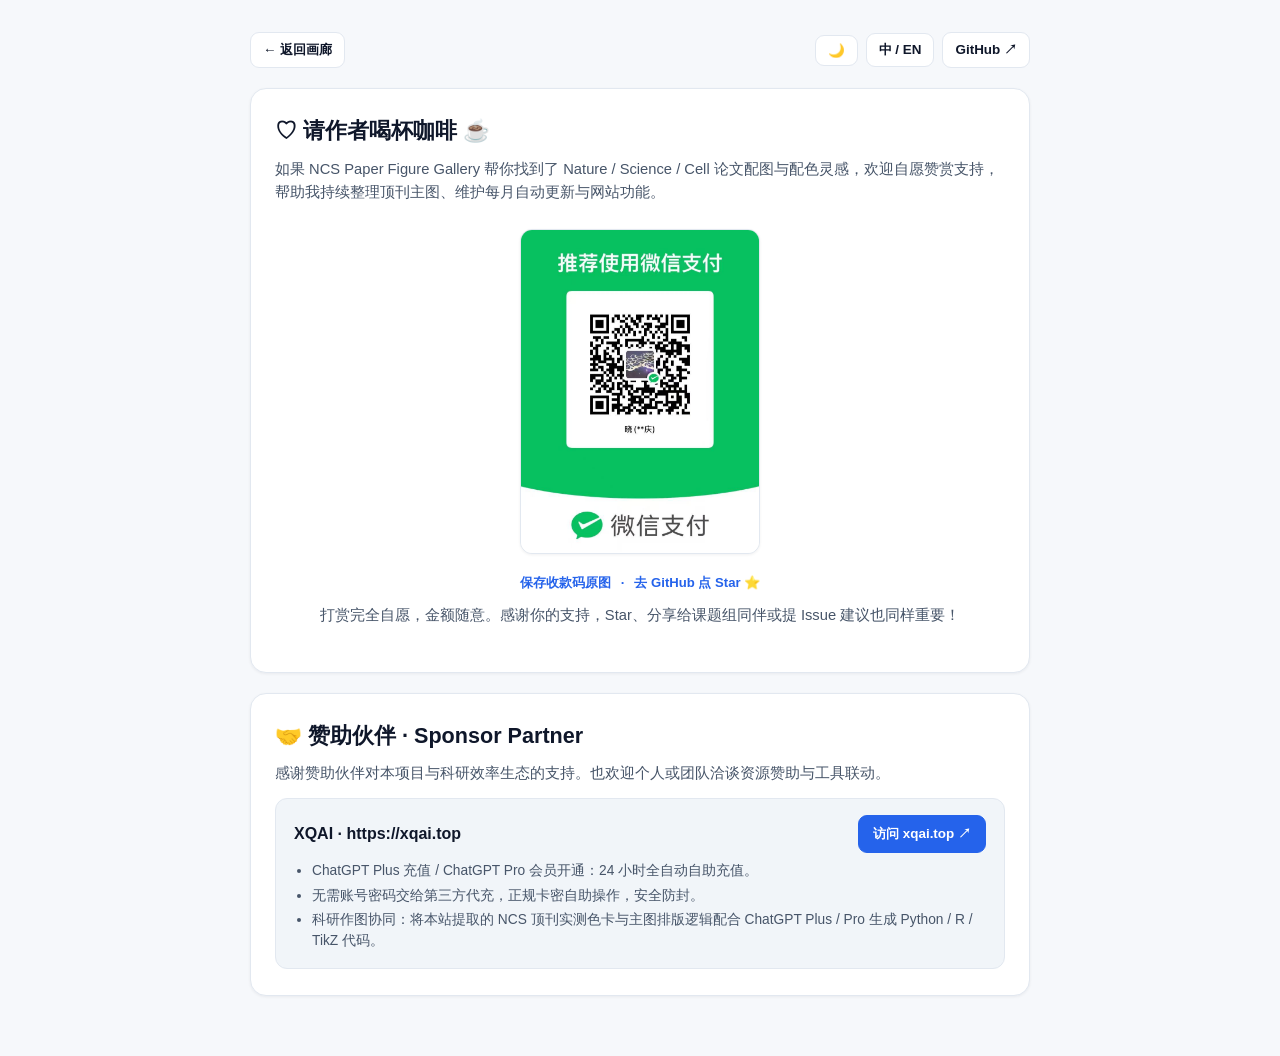
==== support.html @ 7add476b "docs & ui: align intro with topconf style, add bilingual README/site, WeChat support entry, and xqai" ====
<!DOCTYPE html>
<html lang="zh-CN" data-theme="light">
<head>
<meta charset="UTF-8">
<meta name="viewport" content="width=device-width, initial-scale=1.0">
<title>支持作者 &amp; 赞助伙伴 · Support — NCS Paper Figure Gallery</title>
<meta name="description" content="支持 NCS Paper Figure Gallery 持续维护更新，或查看赞助伙伴 XQAI (xqai.top)。">
<link rel="icon" href="data:image/svg+xml,%3Csvg xmlns='http://www.w3.org/2000/svg' viewBox='0 0 100 100'%3E%3Crect width='100' height='100' rx='22' fill='%230f172a'/%3E%3Ccircle cx='34' cy='36' r='13' fill='%23c8102e'/%3E%3Ccircle cx='66' cy='36' r='13' fill='%232563eb'/%3E%3Ccircle cx='50' cy='66' r='13' fill='%23059669'/%3E%3C/svg%3E">
<link rel="stylesheet" href="assets/style.css?v=20261126">
<style>
  .sp-wrap {
    max-width: 820px;
    margin: 32px auto 60px;
    padding: 0 20px;
    display: flex;
    flex-direction: column;
    gap: 20px;
  }
  .sp-topbar {
    display: flex;
    align-items: center;
    justify-content: space-between;
    gap: 12px;
    flex-wrap: wrap;
  }
  .sp-card {
    background: var(--surface);
    border: 1px solid var(--border);
    border-radius: 16px;
    padding: 26px 24px;
    box-shadow: var(--shadow-sm);
  }
  .sp-card h1, .sp-card h2 {
    margin: 0 0 10px;
    font-size: 1.35rem;
  }
  .sp-card p {
    margin: 0 0 12px;
    color: var(--muted);
    font-size: 0.92rem;
    line-height: 1.6;
  }
  .sp-qr-area {
    display: flex;
    flex-direction: column;
    align-items: center;
    gap: 12px;
    padding: 12px 0 6px;
    text-align: center;
  }
  .sp-qr-area img {
    width: 240px;
    max-width: 100%;
    height: auto;
    border-radius: 12px;
    border: 1px solid var(--border);
    box-shadow: var(--shadow-sm);
    background: #fff;
  }
  .sp-partner-grid {
    display: grid;
    grid-template-columns: 1fr;
    gap: 14px;
    margin-top: 10px;
  }
  .sp-partner-card {
    display: flex;
    flex-direction: column;
    gap: 8px;
    padding: 16px 18px;
    border-radius: 12px;
    background: var(--surface-2);
    border: 1px solid var(--border);
  }
  .sp-partner-card ul {
    margin: 0;
    padding-left: 18px;
    color: var(--muted);
    font-size: 0.86rem;
    display: flex;
    flex-direction: column;
    gap: 4px;
  }
</style>
</head>
<body>
  <main class="sp-wrap">
    <div class="sp-topbar">
      <a class="action-btn" href="./index.html" data-i18n="back">← 返回画廊</a>
      <div class="hero-actions">
        <button id="theme-toggle" class="action-btn" type="button" title="Toggle Theme">🌙</button>
        <button id="lang-toggle" class="action-btn" type="button" title="Switch language">中 / EN</button>
        <a class="action-btn" href="https://github.com/daydayup-xq/ncs-paper-figure-gallery" target="_blank" rel="noopener noreferrer">GitHub ↗</a>
      </div>
    </div>

    <section class="sp-card">
      <h1 data-i18n="heading">♡ 请作者喝杯咖啡 ☕</h1>
      <p data-i18n="desc">如果 NCS Paper Figure Gallery 帮你找到了 Nature / Science / Cell 论文配图与配色灵感，欢迎自愿赞赏支持，帮助我持续整理顶刊主图、维护每月初的自动采集与静态站点功能。</p>
      <div class="sp-qr-area">
        <a href="assets/wechat-pay.jpg" target="_blank" rel="noopener noreferrer">
          <img src="assets/wechat-pay.jpg" alt="WeChat Pay QR Code / 微信收款码">
        </a>
        <div class="sm-links">
          <a href="assets/wechat-pay.jpg" download="NCS-Gallery-WeChat-Pay.jpg" data-i18n="saveQr">保存收款码原图</a>
          <span>·</span>
          <a href="https://github.com/daydayup-xq/ncs-paper-figure-gallery" target="_blank" rel="noopener noreferrer" data-i18n="starRepo">去 GitHub 点 Star ⭐</a>
        </div>
        <p class="sm-thanks" data-i18n="thanks">打赏完全自愿，金额随意。感谢你的支持，Star、分享给课题组同伴或提 Issue 建议也同样重要！</p>
      </div>
    </section>

    <section class="sp-card">
      <h2 data-i18n="partnerTitle">🤝 赞助伙伴 · Sponsor Partner</h2>
      <p data-i18n="partnerIntro">感谢赞助伙伴对本项目与科研效率生态的支持。欢迎提供模型 API、云计算资源或科研工具赞助合作。</p>
      <div class="sp-partner-grid">
        <div class="sp-partner-card">
          <div style="display:flex;justify-content:space-between;align-items:center;gap:10px;flex-wrap:wrap;">
            <strong>XQAI · https://xqai.top</strong>
            <a class="primary-btn" href="https://xqai.top" target="_blank" rel="noopener noreferrer" data-i18n="visitXqai">访问 XQAI 自助充值 ↗</a>
          </div>
          <ul>
            <li data-i18n="xqaiLi1">ChatGPT Plus 充值 / ChatGPT Pro 会员开通：24 小时全自动卡密自助充值。</li>
            <li data-i18n="xqaiLi2">账号安全无需代充：无需将个人账号密码交给第三方，防封号、省心可靠。</li>
            <li data-i18n="xqaiLi3">科研绘图效率拍档：可将本站提取的 NCS 顶刊色卡与排版参考配合 ChatGPT Plus / Pro 生成 matplotlib / ggplot2 / TikZ 绘图脚本与图注润色。</li>
          </ul>
        </div>
      </div>
    </section>
  </main>

  <script>
    (function () {
      const DICT = {
        zh: {
          back: "← 返回画廊",
          heading: "♡ 请作者喝杯咖啡 ☕",
          desc: "如果 NCS Paper Figure Gallery 帮你找到了 Nature / Science / Cell 论文配图与配色灵感，欢迎自愿赞赏支持，帮助我持续整理顶刊主图、维护每月自动更新与网站功能。",
          saveQr: "保存收款码原图",
          starRepo: "去 GitHub 点 Star ⭐",
          thanks: "打赏完全自愿，金额随意。感谢你的支持，Star、分享给课题组同伴或提 Issue 建议也同样重要！",
          partnerTitle: "🤝 赞助伙伴 · Sponsor Partner",
          partnerIntro: "感谢赞助伙伴对本项目与科研效率生态的支持。也欢迎个人或团队洽谈资源赞助与工具联动。",
          visitXqai: "访问 xqai.top ↗",
          xqaiLi1: "ChatGPT Plus 充值 / ChatGPT Pro 会员开通：24 小时全自动自助充值。",
          xqaiLi2: "无需账号密码交给第三方代充，正规卡密自助操作，安全防封。",
          xqaiLi3: "科研作图协同：将本站提取的 NCS 顶刊实测色卡与主图排版逻辑配合 ChatGPT Plus / Pro 生成 Python / R / TikZ 代码。"
        },
        en: {
          back: "← Back to Gallery",
          heading: "♡ Buy the Author a Coffee ☕",
          desc: "If NCS Paper Figure Gallery helped you find Nature / Science / Cell figure layouts and color palettes, feel free to support ongoing curation, automated monthly updates, and tool maintenance.",
          saveQr: "Save WeChat QR Code",
          starRepo: "Star on GitHub ⭐",
          thanks: "Tips are completely voluntary and any amount is appreciated. Starring on GitHub, sharing with labmates, or opening issues helps just as much!",
          partnerTitle: "🤝 Sponsor Partner",
          partnerIntro: "Thanks to our sponsor partner supporting open scientific visualization workflows. Sponsorship and compute/API partnerships are always welcome.",
          visitXqai: "Visit xqai.top ↗",
          xqaiLi1: "ChatGPT Plus & ChatGPT Pro self-service recharge center: 24/7 automated activation.",
          xqaiLi2: "No password sharing required — safe self-service activation without third-party login risks.",
          xqaiLi3: "Plotting workflow companion: pair extracted NCS figure palettes with ChatGPT Plus / Pro to draft matplotlib, ggplot2, or TikZ scripts."
        }
      };

      let lang = localStorage.getItem("ncs_lang") || "zh";
      let theme = localStorage.getItem("ncs_theme") || "light";

      function apply() {
        document.documentElement.setAttribute("data-theme", theme);
        document.documentElement.lang = lang === "zh" ? "zh-CN" : "en";
        document.getElementById("theme-toggle").textContent = theme === "dark" ? "☀️" : "🌙";
        const d = DICT[lang] || DICT.zh;
        document.querySelectorAll("[data-i18n]").forEach((el) => {
          const k = el.getAttribute("data-i18n");
          if (d[k]) el.textContent = d[k];
        });
      }

      document.getElementById("lang-toggle").addEventListener("click", () => {
        lang = lang === "zh" ? "en" : "zh";
        localStorage.setItem("ncs_lang", lang);
        apply();
      });
      document.getElementById("theme-toggle").addEventListener("click", () => {
        theme = theme === "dark" ? "light" : "dark";
        localStorage.setItem("ncs_theme", theme);
        apply();
      });

      apply();
    })();
  </script>
</body>
</html>
---- assets/style.css ----
:root {
  --bg: #f6f8fb;
  --surface: #ffffff;
  --surface-2: #f1f5f9;
  --border: #e2e8f0;
  --text: #0f172a;
  --muted: #475569;
  --soft: #64748b;
  --accent: #2563eb;
  --accent-soft: rgba(37, 99, 235, 0.1);
  --nature: #c8102e;
  --nature-bg: rgba(200, 16, 46, 0.1);
  --science: #1d4ed8;
  --science-bg: rgba(29, 78, 216, 0.1);
  --cell: #047857;
  --cell-bg: rgba(4, 120, 87, 0.1);
  --gold: #b45309;
  --gold-bg: rgba(245, 158, 11, 0.16);
  --shadow-sm: 0 1px 3px rgba(15, 23, 42, 0.06);
  --shadow-md: 0 10px 28px rgba(15, 23, 42, 0.1);
  --radius: 14px;
  --font-sans: -apple-system, BlinkMacSystemFont, "Segoe UI", "PingFang SC", "Hiragino Sans GB", "Microsoft YaHei", sans-serif;
  --font-mono: ui-monospace, SFMono-Regular, Menlo, Monaco, Consolas, monospace;
}

[data-theme="dark"] {
  --bg: #0b1120;
  --surface: #111827;
  --surface-2: #1e293b;
  --border: #263348;
  --text: #f1f5f9;
  --muted: #cbd5e1;
  --soft: #94a3b8;
  --accent: #60a5fa;
  --accent-soft: rgba(96, 165, 250, 0.14);
  --nature-bg: rgba(200, 16, 46, 0.22);
  --science-bg: rgba(59, 130, 246, 0.22);
  --cell-bg: rgba(16, 185, 129, 0.2);
  --gold: #fbbf24;
  --gold-bg: rgba(251, 191, 36, 0.16);
  --shadow-sm: 0 1px 3px rgba(0, 0, 0, 0.35);
  --shadow-md: 0 14px 34px rgba(0, 0, 0, 0.55);
}

* { box-sizing: border-box; }
[hidden] { display: none !important; }
html, body { margin: 0; padding: 0; }
body {
  font-family: var(--font-sans);
  background: var(--bg);
  color: var(--text);
  line-height: 1.5;
  -webkit-font-smoothing: antialiased;
}
a { color: inherit; text-decoration: none; }

/* Hero */
.hero {
  background: linear-gradient(135deg, var(--surface) 0%, var(--surface-2) 100%);
  border-bottom: 1px solid var(--border);
  padding: 20px 24px 18px;
}
.hero-inner {
  max-width: 1480px;
  margin: 0 auto;
}
.hero-top {
  display: flex;
  justify-content: space-between;
  align-items: flex-start;
  gap: 20px;
  flex-wrap: wrap;
}
.brand {
  display: flex;
  align-items: flex-start;
  gap: 14px;
}
.brand-mark {
  display: grid;
  grid-template-columns: repeat(2, 12px);
  gap: 5px;
  padding: 10px;
  background: var(--surface);
  border: 1px solid var(--border);
  border-radius: 12px;
  box-shadow: var(--shadow-sm);
  margin-top: 2px;
}
.brand-mark .dot { width: 12px; height: 12px; border-radius: 50%; display: block; }
.brand-mark .d-nature { background: var(--nature); }
.brand-mark .d-science { background: var(--science); }
.brand-mark .d-cell { background: var(--cell); grid-column: span 2; justify-self: center; }

.brand-text h1 {
  margin: 0;
  font-size: 1.55rem;
  font-weight: 800;
  letter-spacing: -0.02em;
}
.tagline {
  margin: 4px 0 6px;
  color: var(--muted);
  font-size: 0.94rem;
}
.repo-prompt {
  margin: 0;
  font-size: 0.82rem;
  color: var(--soft);
  display: flex;
  align-items: center;
  gap: 8px;
  flex-wrap: wrap;
}
.oa-badge {
  display: inline-flex;
  align-items: center;
  padding: 2px 8px;
  border-radius: 999px;
  background: var(--cell-bg);
  color: var(--cell);
  font-weight: 600;
  font-size: 0.76rem;
}
[data-theme="dark"] .oa-badge { color: #34d399; }

.hero-right {
  display: flex;
  flex-direction: column;
  align-items: flex-end;
  gap: 10px;
}
.hero-actions {
  display: flex;
  align-items: center;
  gap: 8px;
  flex-wrap: wrap;
}
.action-btn {
  display: inline-flex;
  align-items: center;
  gap: 6px;
  padding: 7px 12px;
  border-radius: 9px;
  border: 1px solid var(--border);
  background: var(--surface);
  color: var(--text);
  font-size: 0.84rem;
  font-weight: 600;
  cursor: pointer;
  transition: transform 0.12s, border-color 0.15s, background 0.15s;
}
.action-btn:hover { border-color: var(--accent); transform: translateY(-1px); }
.accent-btn {
  background: var(--accent-soft);
  border-color: rgba(37, 99, 235, 0.25);
  color: var(--accent);
}
.support-btn {
  background: rgba(225, 29, 72, 0.08);
  border-color: rgba(225, 29, 72, 0.28);
  color: #be123c;
}
.support-btn:hover {
  border-color: #e11d48;
  background: rgba(225, 29, 72, 0.14);
}
[data-theme="dark"] .support-btn {
  background: rgba(244, 63, 94, 0.14);
  border-color: rgba(244, 63, 94, 0.34);
  color: #fda4af;
}

.partner-cta {
  margin-top: 14px;
  display: flex;
  align-items: center;
  gap: 12px;
  padding: 10px 14px;
  border-radius: 12px;
  background: var(--surface);
  border: 1px solid var(--border);
  box-shadow: var(--shadow-sm);
  transition: border-color 0.15s, transform 0.12s;
  flex-wrap: wrap;
}
.partner-cta:hover {
  border-color: var(--accent);
  transform: translateY(-1px);
}
.pc-ic {
  font-size: 1.25rem;
  line-height: 1;
}
.pc-main {
  display: flex;
  flex-direction: column;
  gap: 2px;
  flex: 1 1 320px;
}
.pc-t {
  display: flex;
  align-items: center;
  gap: 8px;
  font-size: 0.86rem;
  flex-wrap: wrap;
}
.pc-t > span {
  display: inline-flex;
  padding: 1px 7px;
  border-radius: 999px;
  background: var(--cell-bg);
  color: var(--cell);
  font-size: 0.72rem;
  font-weight: 700;
}
[data-theme="dark"] .pc-t > span { color: #34d399; }
.pc-s {
  font-size: 0.8rem;
  color: var(--muted);
}
.pc-go {
  font-size: 0.82rem;
  font-weight: 700;
  color: var(--accent);
  white-space: nowrap;
}

.hero-stats {
  display: flex;
  gap: 8px;
  flex-wrap: wrap;
  justify-content: flex-end;
}
.stat-pill {
  display: inline-flex;
  align-items: center;
  gap: 4px;
  padding: 4px 10px;
  border-radius: 999px;
  background: var(--surface);
  border: 1px solid var(--border);
  font-size: 0.8rem;
  color: var(--muted);
}
.stat-pill .dot-sm { width: 8px; height: 8px; border-radius: 50%; display: inline-block; }
.stat-pill.nature .dot-sm { background: var(--nature); }
.stat-pill.science .dot-sm { background: var(--science); }
.stat-pill.cell .dot-sm { background: var(--cell); }
.stat-pill.flagship { background: var(--gold-bg); border-color: rgba(245, 158, 11, 0.35); color: var(--gold); }

/* Sticky Filter Bar */
.stickbar {
  position: sticky;
  top: 0;
  z-index: 40;
  background: color-mix(in srgb, var(--surface) 92%, transparent);
  backdrop-filter: blur(12px);
  border-bottom: 1px solid var(--border);
  padding: 12px 24px;
}
.stickbar-inner {
  max-width: 1480px;
  margin: 0 auto;
  display: flex;
  flex-direction: column;
  gap: 9px;
}
.stick-row {
  display: flex;
  align-items: center;
  gap: 10px;
  flex-wrap: wrap;
}
.search-box {
  position: relative;
  flex: 1 1 280px;
  display: flex;
  align-items: center;
  background: var(--surface-2);
  border: 1px solid var(--border);
  border-radius: 10px;
  padding: 0 12px;
}
.search-box:focus-within {
  border-color: var(--accent);
  background: var(--surface);
  box-shadow: 0 0 0 3px var(--accent-soft);
}
.search-box svg { color: var(--soft); flex-shrink: 0; }
.search-box input {
  width: 100%;
  border: 0;
  background: transparent;
  padding: 9px 10px;
  font-size: 0.9rem;
  color: var(--text);
  outline: none;
}
.clear-btn {
  border: 0;
  background: transparent;
  color: var(--soft);
  font-size: 1.2rem;
  cursor: pointer;
  padding: 0 4px;
}
.result-count {
  font-size: 0.84rem;
  font-weight: 600;
  color: var(--soft);
  white-space: nowrap;
}
.controls-right {
  display: flex;
  align-items: center;
  gap: 8px;
  flex-wrap: wrap;
}
.sort-wrap {
  display: flex;
  align-items: center;
  gap: 6px;
  font-size: 0.82rem;
  color: var(--soft);
}
.select-ctrl, .density-btn, .reset-chip {
  padding: 7px 10px;
  border-radius: 8px;
  border: 1px solid var(--border);
  background: var(--surface);
  color: var(--text);
  font-size: 0.83rem;
  cursor: pointer;
}
.reset-chip {
  background: var(--nature-bg);
  color: var(--nature);
  border-color: rgba(200, 16, 46, 0.25);
  font-weight: 600;
}
[data-theme="dark"] .reset-chip { color: #fb7185; }

.filter-row {
  display: flex;
  align-items: center;
  gap: 8px;
  flex-wrap: wrap;
}
.filter-label {
  font-size: 0.77rem;
  font-weight: 700;
  text-transform: uppercase;
  letter-spacing: 0.03em;
  color: var(--soft);
  min-width: 58px;
}
.filter-label.sep {
  margin-left: 10px;
  padding-left: 12px;
  border-left: 1px solid var(--border);
  min-width: auto;
}
.chips {
  display: flex;
  align-items: center;
  gap: 6px;
  flex-wrap: wrap;
}
.chip {
  display: inline-flex;
  align-items: center;
  gap: 5px;
  padding: 4px 11px;
  border-radius: 999px;
  border: 1px solid var(--border);
  background: var(--surface);
  color: var(--muted);
  font-size: 0.8rem;
  font-weight: 500;
  cursor: pointer;
  transition: all 0.14s ease;
}
.chip:hover { border-color: var(--accent); color: var(--text); }
.chip.active {
  background: var(--text);
  color: var(--surface);
  border-color: var(--text);
  font-weight: 600;
}
.chip.active[data-value="nature"] { background: var(--nature); border-color: var(--nature); color: #fff; }
.chip.active[data-value="science"] { background: var(--science); border-color: var(--science); color: #fff; }
.chip.active[data-value="cell"] { background: var(--cell); border-color: var(--cell); color: #fff; }
.chip.active[data-value="flagship"] { background: #d97706; border-color: #d97706; color: #fff; }
.chip .chip-cnt { font-size: 0.72rem; opacity: 0.72; }

/* Main Container & Gallery Layouts */
.container {
  max-width: 1480px;
  margin: 0 auto;
  padding: 20px 24px 48px;
}
.masonry {
  display: grid;
  grid-template-columns: repeat(4, minmax(0, 1fr));
  gap: 18px;
  align-items: start;
}
.masonry-col {
  display: flex;
  flex-direction: column;
  gap: 18px;
  min-width: 0;
}
@media (max-width: 1320px) { .masonry { grid-template-columns: repeat(3, minmax(0, 1fr)); } }
@media (max-width: 920px) { .masonry { grid-template-columns: repeat(2, minmax(0, 1fr)); } }
@media (max-width: 580px) { .masonry { grid-template-columns: 1fr; } }

.grid-view {
  display: grid;
  grid-template-columns: repeat(auto-fill, minmax(310px, 1fr));
  gap: 18px;
}

.fig-card {
  background: var(--surface);
  border: 1px solid var(--border);
  border-radius: var(--radius);
  overflow: hidden;
  box-shadow: var(--shadow-sm);
  transition: transform 0.16s ease, box-shadow 0.16s ease, border-color 0.16s ease;
  display: flex;
  flex-direction: column;
}
.fig-card:hover {
  transform: translateY(-3px);
  box-shadow: var(--shadow-md);
  border-color: color-mix(in srgb, var(--accent) 45%, var(--border));
}

.fig-thumb-wrap {
  position: relative;
  background: var(--surface-2);
  border-bottom: 1px solid var(--border);
  cursor: zoom-in;
  overflow: hidden;
  min-height: 120px;
}
.fig-thumb-wrap img {
  display: block;
  width: 100%;
  height: auto;
  object-fit: contain;
  max-height: 440px;
  background: #ffffff;
}
.fig-img-fallback {
  display: flex;
  align-items: center;
  justify-content: center;
  min-height: 160px;
  padding: 20px;
  text-align: center;
  color: var(--soft);
  font-size: 0.8rem;
  background: var(--surface-2);
}
.grid-view .fig-thumb-wrap img {
  height: 230px;
  object-fit: contain;
  padding: 6px;
}

.fig-top-badges {
  position: absolute;
  top: 8px;
  left: 8px;
  right: 8px;
  display: flex;
  justify-content: space-between;
  align-items: flex-start;
  pointer-events: none;
  gap: 6px;
}
.pill-badge {
  display: inline-flex;
  align-items: center;
  gap: 4px;
  padding: 3px 8px;
  border-radius: 999px;
  font-size: 0.72rem;
  font-weight: 700;
  backdrop-filter: blur(6px);
  box-shadow: 0 2px 6px rgba(0, 0, 0, 0.12);
}
.pill-nature { background: rgba(200, 16, 46, 0.92); color: #fff; }
.pill-science { background: rgba(29, 78, 216, 0.92); color: #fff; }
.pill-cell { background: rgba(4, 120, 87, 0.92); color: #fff; }
.pill-flagship { background: rgba(217, 119, 6, 0.94); color: #fff; }

.fig-body {
  padding: 12px 14px 10px;
  display: flex;
  flex-direction: column;
  gap: 7px;
  flex: 1;
}
.fig-meta-line {
  display: flex;
  align-items: center;
  justify-content: space-between;
  gap: 8px;
  font-size: 0.76rem;
  color: var(--soft);
}
.fig-journal {
  font-weight: 700;
  color: var(--text);
  overflow: hidden;
  text-overflow: ellipsis;
  white-space: nowrap;
}
.fig-title {
  margin: 0;
  font-size: 0.9rem;
  font-weight: 600;
  line-height: 1.38;
  display: -webkit-box;
  -webkit-line-clamp: 2;
  -webkit-box-orient: vertical;
  overflow: hidden;
  cursor: pointer;
}
.fig-title:hover { color: var(--accent); }

.fig-tags {
  display: flex;
  flex-wrap: wrap;
  gap: 5px;
}
.mini-tag {
  font-size: 0.72rem;
  padding: 2px 7px;
  border-radius: 6px;
  background: var(--surface-2);
  color: var(--muted);
}

.card-palette {
  display: flex;
  align-items: center;
  gap: 6px;
  padding: 8px 14px 11px;
  border-top: 1px dashed var(--border);
}
.palette-label {
  font-size: 0.7rem;
  color: var(--soft);
  margin-right: auto;
  font-family: var(--font-mono);
}
.swatch-dot {
  width: 19px;
  height: 19px;
  border-radius: 6px;
  border: 1px solid rgba(15, 23, 42, 0.14);
  cursor: pointer;
  transition: transform 0.12s;
  padding: 0;
}
.swatch-dot:hover { transform: scale(1.22); }

/* Sentinel & Empty */
.sentinel {
  display: flex;
  align-items: center;
  justify-content: center;
  gap: 10px;
  padding: 26px;
  color: var(--soft);
  font-size: 0.9rem;
  cursor: pointer;
}
.spinner {
  width: 18px;
  height: 18px;
  border: 2.5px solid var(--border);
  border-top-color: var(--accent);
  border-radius: 50%;
  animation: spin 0.75s linear infinite;
}
@keyframes spin { to { transform: rotate(360deg); } }
.end-hint {
  text-align: center;
  color: var(--soft);
  font-size: 0.85rem;
  padding: 18px 0 6px;
}
.empty-state {
  text-align: center;
  padding: 64px 20px;
  color: var(--muted);
}
.empty-emoji { font-size: 2.6rem; margin-bottom: 8px; }

/* Footer */
.site-footer {
  border-top: 1px solid var(--border);
  background: var(--surface);
  padding: 28px 24px 36px;
  color: var(--muted);
  font-size: 0.86rem;
}
.footer-inner {
  max-width: 1480px;
  margin: 0 auto;
  display: grid;
  grid-template-columns: repeat(auto-fit, minmax(300px, 1fr));
  gap: 28px;
}
.footer-inner h3 { margin: 0 0 8px; font-size: 0.98rem; color: var(--text); }
.legend-list { margin: 0; padding-left: 16px; display: flex; flex-direction: column; gap: 5px; }
.footer-meta-line { font-size: 0.8rem; color: var(--soft); margin-top: 10px; }

/* Buttons */
.primary-btn, .ghost-btn {
  display: inline-flex;
  align-items: center;
  justify-content: center;
  gap: 6px;
  padding: 8px 14px;
  border-radius: 9px;
  font-size: 0.84rem;
  font-weight: 600;
  cursor: pointer;
  border: 1px solid var(--border);
  transition: all 0.14s ease;
}
.primary-btn {
  background: var(--accent);
  color: #fff;
  border-color: var(--accent);
}
.primary-btn:hover { filter: brightness(1.07); }
.ghost-btn {
  background: var(--surface-2);
  color: var(--text);
}
.ghost-btn:hover { border-color: var(--accent); }
.mini-btn {
  padding: 3px 8px;
  font-size: 0.74rem;
  font-weight: 600;
  border-radius: 6px;
  border: 1px solid var(--border);
  background: var(--surface);
  color: var(--muted);
  cursor: pointer;
}
.mini-btn:hover { border-color: var(--accent); color: var(--accent); }

/* Lightbox & Palette Modal */
.lightbox, .modal {
  position: fixed;
  inset: 0;
  z-index: 100;
  display: flex;
  align-items: center;
  justify-content: center;
  padding: 20px;
}
.lightbox[hidden], .modal[hidden] { display: none; }
.lightbox-backdrop, .modal-backdrop {
  position: absolute;
  inset: 0;
  background: rgba(10, 15, 28, 0.76);
  backdrop-filter: blur(6px);
}
.lightbox-dialog {
  position: relative;
  z-index: 1;
  width: min(1240px, 95vw);
  max-height: 92vh;
  background: var(--surface);
  border: 1px solid var(--border);
  border-radius: 18px;
  box-shadow: 0 24px 64px rgba(0, 0, 0, 0.4);
  overflow: hidden;
  display: flex;
  flex-direction: column;
}
.lightbox-close {
  position: absolute;
  top: 12px;
  right: 12px;
  z-index: 5;
  width: 34px;
  height: 34px;
  border-radius: 50%;
  border: 1px solid var(--border);
  background: var(--surface);
  color: var(--text);
  font-size: 1.35rem;
  line-height: 1;
  cursor: pointer;
}
.lightbox-close.static-close { position: static; }
.lightbox-nav {
  position: absolute;
  top: 50%;
  transform: translateY(-50%);
  z-index: 5;
  width: 40px;
  height: 40px;
  border-radius: 50%;
  border: 1px solid var(--border);
  background: color-mix(in srgb, var(--surface) 92%, transparent);
  color: var(--text);
  cursor: pointer;
  display: flex;
  align-items: center;
  justify-content: center;
}
.lightbox-nav.prev { left: 12px; }
.lightbox-nav.next { right: 12px; }
.lightbox-nav svg { width: 20px; height: 20px; fill: none; stroke: currentColor; stroke-width: 2.2; }

.lightbox-content {
  display: grid;
  grid-template-columns: 1.35fr 1fr;
  min-height: 460px;
  max-height: 92vh;
  overflow: hidden;
}
@media (max-width: 920px) {
  .lightbox-content { grid-template-columns: 1fr; overflow-y: auto; }
}
.lightbox-img-wrap {
  position: relative;
  background: #ffffff;
  display: flex;
  align-items: center;
  justify-content: center;
  padding: 20px 56px;
  overflow: auto;
  border-right: 1px solid var(--border);
}
.lightbox-img-wrap img {
  max-width: 100%;
  max-height: 82vh;
  object-fit: contain;
  transition: transform 0.2s ease;
}
.lightbox-img-wrap.zoomed img {
  max-width: none;
  max-height: none;
  width: 150%;
  cursor: zoom-out;
}
.zoom-toggle {
  position: absolute;
  bottom: 12px;
  right: 14px;
  padding: 5px 10px;
  border-radius: 8px;
  border: 1px solid #cbd5e1;
  background: rgba(255, 255, 255, 0.92);
  color: #0f172a;
  font-size: 0.78rem;
  font-weight: 600;
  cursor: pointer;
}

.lightbox-meta {
  padding: 22px 24px 24px;
  overflow-y: auto;
  display: flex;
  flex-direction: column;
  gap: 12px;
}
.lb-badges { display: flex; flex-wrap: wrap; gap: 6px; padding-right: 32px; }
.badge {
  font-size: 0.75rem;
  font-weight: 700;
  padding: 3px 9px;
  border-radius: 999px;
  background: var(--surface-2);
  color: var(--muted);
}
.badge.family-nature { background: var(--nature-bg); color: var(--nature); }
.badge.family-science { background: var(--science-bg); color: var(--science); }
.badge.family-cell { background: var(--cell-bg); color: var(--cell); }
[data-theme="dark"] .badge.family-nature { color: #fb7185; }
[data-theme="dark"] .badge.family-science { color: #93c5fd; }
[data-theme="dark"] .badge.family-cell { color: #34d399; }
.badge.tier { background: var(--gold-bg); color: var(--gold); }
.badge.lic { background: var(--cell-bg); color: var(--cell); }

.lightbox-meta h2 { margin: 0; font-size: 1.16rem; line-height: 1.38; }
.lb-journal-meta { margin: 0; font-size: 0.85rem; font-weight: 600; color: var(--accent); }
.lb-authors { margin: 0; font-size: 0.83rem; color: var(--soft); }

.lb-caption-box {
  background: var(--surface-2);
  border: 1px solid var(--border);
  border-radius: 10px;
  padding: 10px 12px;
}
.lb-caption-head {
  display: flex;
  justify-content: space-between;
  font-size: 0.8rem;
  margin-bottom: 4px;
}
.lb-dims { color: var(--soft); font-family: var(--font-mono); }
.lb-caption {
  margin: 0;
  font-size: 0.82rem;
  color: var(--muted);
  max-height: 145px;
  overflow-y: auto;
  line-height: 1.48;
}

.lb-palette-box {
  background: var(--surface-2);
  border: 1px solid var(--border);
  border-radius: 10px;
  padding: 10px 12px;
}
.lb-palette-head {
  display: flex;
  align-items: center;
  justify-content: space-between;
  gap: 8px;
  font-size: 0.8rem;
  font-weight: 600;
  margin-bottom: 8px;
}
.palette-export-btns { display: flex; gap: 5px; }
.lb-palette-swatches {
  display: grid;
  grid-template-columns: repeat(5, 1fr);
  gap: 7px;
}
.lb-swatch {
  display: flex;
  flex-direction: column;
  align-items: center;
  gap: 4px;
  padding: 4px;
  border-radius: 8px;
  border: 1px solid var(--border);
  background: var(--surface);
  cursor: pointer;
}
.lb-swatch:hover { border-color: var(--accent); }
.lb-swatch-color {
  width: 100%;
  height: 26px;
  border-radius: 5px;
}
.lb-swatch-hex {
  font-family: var(--font-mono);
  font-size: 0.7rem;
  color: var(--muted);
}

.lb-actions {
  display: flex;
  flex-wrap: wrap;
  gap: 8px;
  margin-top: auto;
  padding-top: 6px;
}

/* Palette Studio Modal */
.modal-dialog {
  position: relative;
  z-index: 1;
  width: min(980px, 94vw);
  max-height: 86vh;
  background: var(--surface);
  border: 1px solid var(--border);
  border-radius: 18px;
  box-shadow: var(--shadow-md);
  display: flex;
  flex-direction: column;
  overflow: hidden;
}
.modal-head {
  display: flex;
  justify-content: space-between;
  align-items: flex-start;
  gap: 14px;
  padding: 18px 22px;
  border-bottom: 1px solid var(--border);
}
.modal-head h2 { margin: 0; font-size: 1.15rem; }
.modal-sub { margin: 4px 0 0; font-size: 0.83rem; color: var(--soft); }
.pm-grid {
  padding: 18px 22px 24px;
  overflow-y: auto;
  display: grid;
  grid-template-columns: repeat(auto-fill, minmax(260px, 1fr));
  gap: 14px;
}
.pm-card {
  border: 1px solid var(--border);
  border-radius: 12px;
  padding: 12px;
  background: var(--surface-2);
  display: flex;
  flex-direction: column;
  gap: 8px;
}
.pm-card-title { font-size: 0.82rem; font-weight: 700; color: var(--text); }
.pm-card-sub { font-size: 0.74rem; color: var(--soft); }
.pm-bar { display: flex; height: 28px; border-radius: 7px; overflow: hidden; border: 1px solid rgba(0,0,0,0.08); }
.pm-bar span { flex: 1; cursor: pointer; }

/* Support Modal */
.support-modal-dialog {
  width: min(460px, 94vw);
  max-height: 92vh;
  overflow-y: auto;
  text-align: center;
}
.sm-body {
  padding: 26px 24px 22px;
  display: flex;
  flex-direction: column;
  align-items: center;
  gap: 12px;
}
.sm-body h2 {
  margin: 0;
  font-size: 1.22rem;
}
.sm-desc {
  margin: 0;
  font-size: 0.86rem;
  color: var(--muted);
  line-height: 1.55;
}
.sm-qr-link {
  display: inline-block;
  border-radius: 12px;
  overflow: hidden;
  border: 1px solid var(--border);
  box-shadow: var(--shadow-sm);
  background: #ffffff;
}
.sm-qr-img {
  display: block;
  width: 220px;
  height: auto;
}
.sm-links {
  margin: 0;
  display: flex;
  align-items: center;
  gap: 10px;
  font-size: 0.82rem;
  color: var(--accent);
  font-weight: 600;
}
.sm-links a:hover { text-decoration: underline; }
.sm-partner-box {
  width: 100%;
  margin-top: 2px;
  padding: 11px 14px;
  border-radius: 12px;
  background: var(--surface-2);
  border: 1px solid var(--border);
  text-align: left;
}
.sm-partner-head {
  font-size: 0.75rem;
  font-weight: 700;
  color: var(--cell);
  margin-bottom: 4px;
}
[data-theme="dark"] .sm-partner-head { color: #34d399; }
.sm-partner-link {
  display: flex;
  flex-direction: column;
  gap: 2px;
  font-size: 0.82rem;
  color: var(--text);
}
.sm-partner-link:hover strong { color: var(--accent); text-decoration: underline; }
.sm-partner-link span { font-size: 0.78rem; color: var(--muted); }
.sm-thanks {
  margin: 2px 0 0;
  font-size: 0.79rem;
  color: var(--soft);
  line-height: 1.5;
}

.toast {
  position: fixed;
  bottom: 24px;
  left: 50%;
  transform: translateX(-50%);
  z-index: 200;
  padding: 9px 18px;
  border-radius: 999px;
  background: #0f172a;
  color: #f8fafc;
  font-size: 0.84rem;
  font-weight: 600;
  box-shadow: 0 8px 24px rgba(0, 0, 0, 0.25);
}
[data-theme="dark"] /* Support Modal */
.support-modal-dialog {
  width: min(460px, 94vw);
  max-height: 92vh;
  overflow-y: auto;
  text-align: center;
}
.sm-body {
  padding: 26px 24px 22px;
  display: flex;
  flex-direction: column;
  align-items: center;
  gap: 12px;
}
.sm-body h2 {
  margin: 0;
  font-size: 1.22rem;
}
.sm-desc {
  margin: 0;
  font-size: 0.86rem;
  color: var(--muted);
  line-height: 1.55;
}
.sm-qr-link {
  display: inline-block;
  border-radius: 12px;
  overflow: hidden;
  border: 1px solid var(--border);
  box-shadow: var(--shadow-sm);
  background: #ffffff;
}
.sm-qr-img {
  display: block;
  width: 220px;
  height: auto;
}
.sm-links {
  margin: 0;
  display: flex;
  align-items: center;
  gap: 10px;
  font-size: 0.82rem;
  color: var(--accent);
  font-weight: 600;
}
.sm-links a:hover { text-decoration: underline; }
.sm-partner-box {
  width: 100%;
  margin-top: 2px;
  padding: 11px 14px;
  border-radius: 12px;
  background: var(--surface-2);
  border: 1px solid var(--border);
  text-align: left;
}
.sm-partner-head {
  font-size: 0.75rem;
  font-weight: 700;
  color: var(--cell);
  margin-bottom: 4px;
}
[data-theme="dark"] .sm-partner-head { color: #34d399; }
.sm-partner-link {
  display: flex;
  flex-direction: column;
  gap: 2px;
  font-size: 0.82rem;
  color: var(--text);
}
.sm-partner-link:hover strong { color: var(--accent); text-decoration: underline; }
.sm-partner-link span { font-size: 0.78rem; color: var(--muted); }
.sm-thanks {
  margin: 2px 0 0;
  font-size: 0.79rem;
  color: var(--soft);
  line-height: 1.5;
}

.toast { background: #f8fafc; color: #0f172a; }
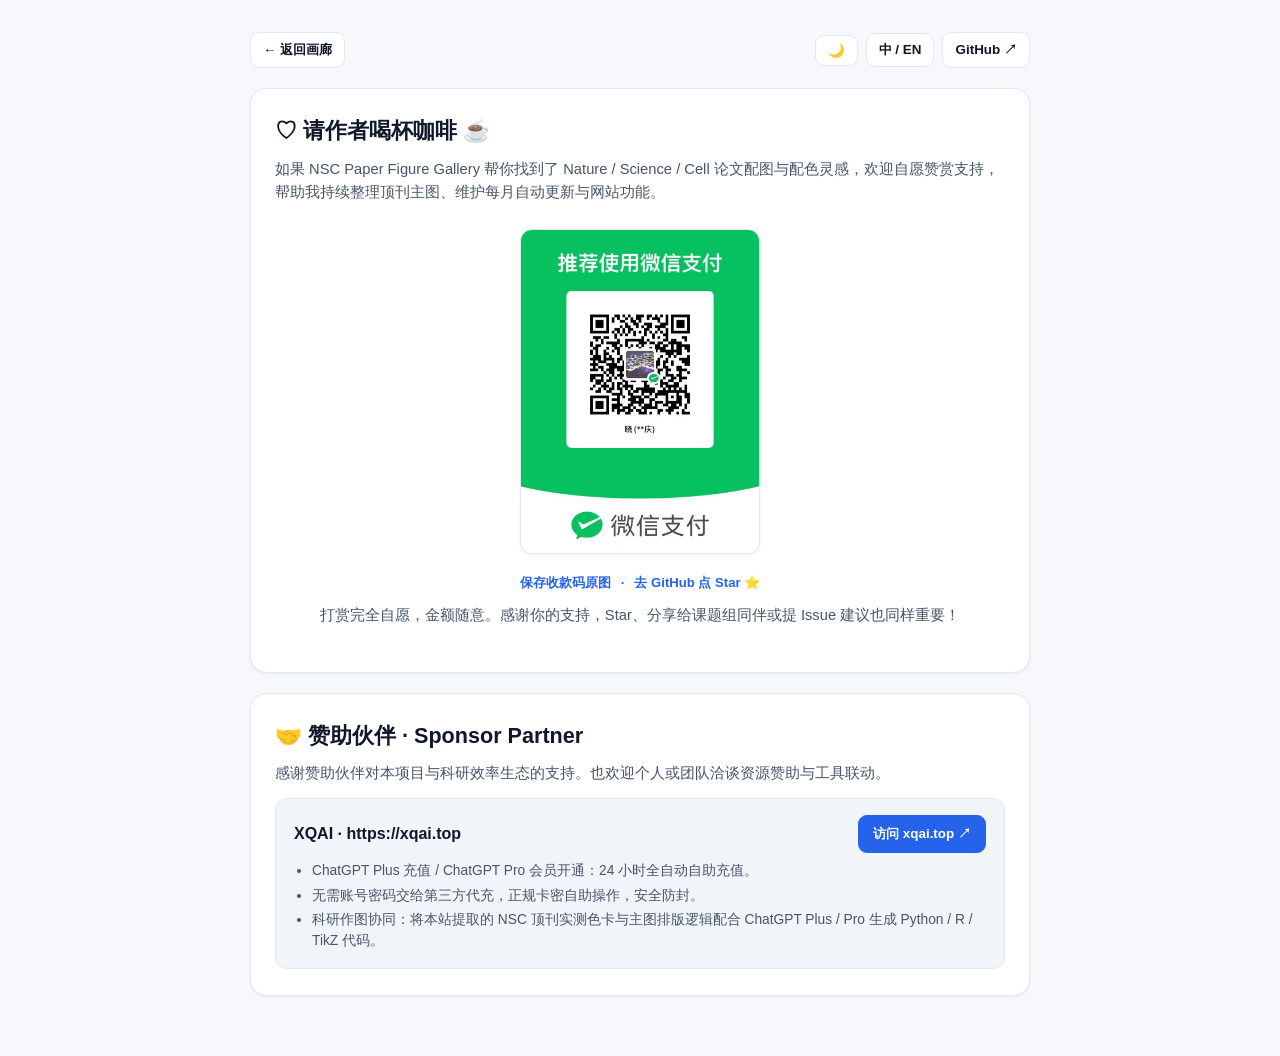
==== commit bbc96ca1: "chore: update display branding from NCS to NSC" ====
--- a/support.html
+++ b/support.html
@@ -3,8 +3,8 @@
 <head>
 <meta charset="UTF-8">
 <meta name="viewport" content="width=device-width, initial-scale=1.0">
-<title>支持作者 &amp; 赞助伙伴 · Support — NCS Paper Figure Gallery</title>
-<meta name="description" content="支持 NCS Paper Figure Gallery 持续维护更新，或查看赞助伙伴 XQAI (xqai.top)。">
+<title>支持作者 &amp; 赞助伙伴 · Support — NSC Paper Figure Gallery</title>
+<meta name="description" content="支持 NSC Paper Figure Gallery 持续维护更新，或查看赞助伙伴 XQAI (xqai.top)。">
 <link rel="icon" href="data:image/svg+xml,%3Csvg xmlns='http://www.w3.org/2000/svg' viewBox='0 0 100 100'%3E%3Crect width='100' height='100' rx='22' fill='%230f172a'/%3E%3Ccircle cx='34' cy='36' r='13' fill='%23c8102e'/%3E%3Ccircle cx='66' cy='36' r='13' fill='%232563eb'/%3E%3Ccircle cx='50' cy='66' r='13' fill='%23059669'/%3E%3C/svg%3E">
 <link rel="stylesheet" href="assets/style.css?v=20261126">
 <style>
@@ -96,13 +96,13 @@
 
     <section class="sp-card">
       <h1 data-i18n="heading">♡ 请作者喝杯咖啡 ☕</h1>
-      <p data-i18n="desc">如果 NCS Paper Figure Gallery 帮你找到了 Nature / Science / Cell 论文配图与配色灵感，欢迎自愿赞赏支持，帮助我持续整理顶刊主图、维护每月初的自动采集与静态站点功能。</p>
+      <p data-i18n="desc">如果 NSC Paper Figure Gallery 帮你找到了 Nature / Science / Cell 论文配图与配色灵感，欢迎自愿赞赏支持，帮助我持续整理顶刊主图、维护每月初的自动采集与静态站点功能。</p>
       <div class="sp-qr-area">
         <a href="assets/wechat-pay.jpg" target="_blank" rel="noopener noreferrer">
           <img src="assets/wechat-pay.jpg" alt="WeChat Pay QR Code / 微信收款码">
         </a>
         <div class="sm-links">
-          <a href="assets/wechat-pay.jpg" download="NCS-Gallery-WeChat-Pay.jpg" data-i18n="saveQr">保存收款码原图</a>
+          <a href="assets/wechat-pay.jpg" download="NSC-Gallery-WeChat-Pay.jpg" data-i18n="saveQr">保存收款码原图</a>
           <span>·</span>
           <a href="https://github.com/daydayup-xq/ncs-paper-figure-gallery" target="_blank" rel="noopener noreferrer" data-i18n="starRepo">去 GitHub 点 Star ⭐</a>
         </div>
@@ -122,7 +122,7 @@
           <ul>
             <li data-i18n="xqaiLi1">ChatGPT Plus 充值 / ChatGPT Pro 会员开通：24 小时全自动卡密自助充值。</li>
             <li data-i18n="xqaiLi2">账号安全无需代充：无需将个人账号密码交给第三方，防封号、省心可靠。</li>
-            <li data-i18n="xqaiLi3">科研绘图效率拍档：可将本站提取的 NCS 顶刊色卡与排版参考配合 ChatGPT Plus / Pro 生成 matplotlib / ggplot2 / TikZ 绘图脚本与图注润色。</li>
+            <li data-i18n="xqaiLi3">科研绘图效率拍档：可将本站提取的 NSC 顶刊色卡与排版参考配合 ChatGPT Plus / Pro 生成 matplotlib / ggplot2 / TikZ 绘图脚本与图注润色。</li>
           </ul>
         </div>
       </div>
@@ -135,7 +135,7 @@
         zh: {
           back: "← 返回画廊",
           heading: "♡ 请作者喝杯咖啡 ☕",
-          desc: "如果 NCS Paper Figure Gallery 帮你找到了 Nature / Science / Cell 论文配图与配色灵感，欢迎自愿赞赏支持，帮助我持续整理顶刊主图、维护每月自动更新与网站功能。",
+          desc: "如果 NSC Paper Figure Gallery 帮你找到了 Nature / Science / Cell 论文配图与配色灵感，欢迎自愿赞赏支持，帮助我持续整理顶刊主图、维护每月自动更新与网站功能。",
           saveQr: "保存收款码原图",
           starRepo: "去 GitHub 点 Star ⭐",
           thanks: "打赏完全自愿，金额随意。感谢你的支持，Star、分享给课题组同伴或提 Issue 建议也同样重要！",
@@ -144,12 +144,12 @@
           visitXqai: "访问 xqai.top ↗",
           xqaiLi1: "ChatGPT Plus 充值 / ChatGPT Pro 会员开通：24 小时全自动自助充值。",
           xqaiLi2: "无需账号密码交给第三方代充，正规卡密自助操作，安全防封。",
-          xqaiLi3: "科研作图协同：将本站提取的 NCS 顶刊实测色卡与主图排版逻辑配合 ChatGPT Plus / Pro 生成 Python / R / TikZ 代码。"
+          xqaiLi3: "科研作图协同：将本站提取的 NSC 顶刊实测色卡与主图排版逻辑配合 ChatGPT Plus / Pro 生成 Python / R / TikZ 代码。"
         },
         en: {
           back: "← Back to Gallery",
           heading: "♡ Buy the Author a Coffee ☕",
-          desc: "If NCS Paper Figure Gallery helped you find Nature / Science / Cell figure layouts and color palettes, feel free to support ongoing curation, automated monthly updates, and tool maintenance.",
+          desc: "If NSC Paper Figure Gallery helped you find Nature / Science / Cell figure layouts and color palettes, feel free to support ongoing curation, automated monthly updates, and tool maintenance.",
           saveQr: "Save WeChat QR Code",
           starRepo: "Star on GitHub ⭐",
           thanks: "Tips are completely voluntary and any amount is appreciated. Starring on GitHub, sharing with labmates, or opening issues helps just as much!",
@@ -158,7 +158,7 @@
           visitXqai: "Visit xqai.top ↗",
           xqaiLi1: "ChatGPT Plus & ChatGPT Pro self-service recharge center: 24/7 automated activation.",
           xqaiLi2: "No password sharing required — safe self-service activation without third-party login risks.",
-          xqaiLi3: "Plotting workflow companion: pair extracted NCS figure palettes with ChatGPT Plus / Pro to draft matplotlib, ggplot2, or TikZ scripts."
+          xqaiLi3: "Plotting workflow companion: pair extracted NSC figure palettes with ChatGPT Plus / Pro to draft matplotlib, ggplot2, or TikZ scripts."
         }
       };
 
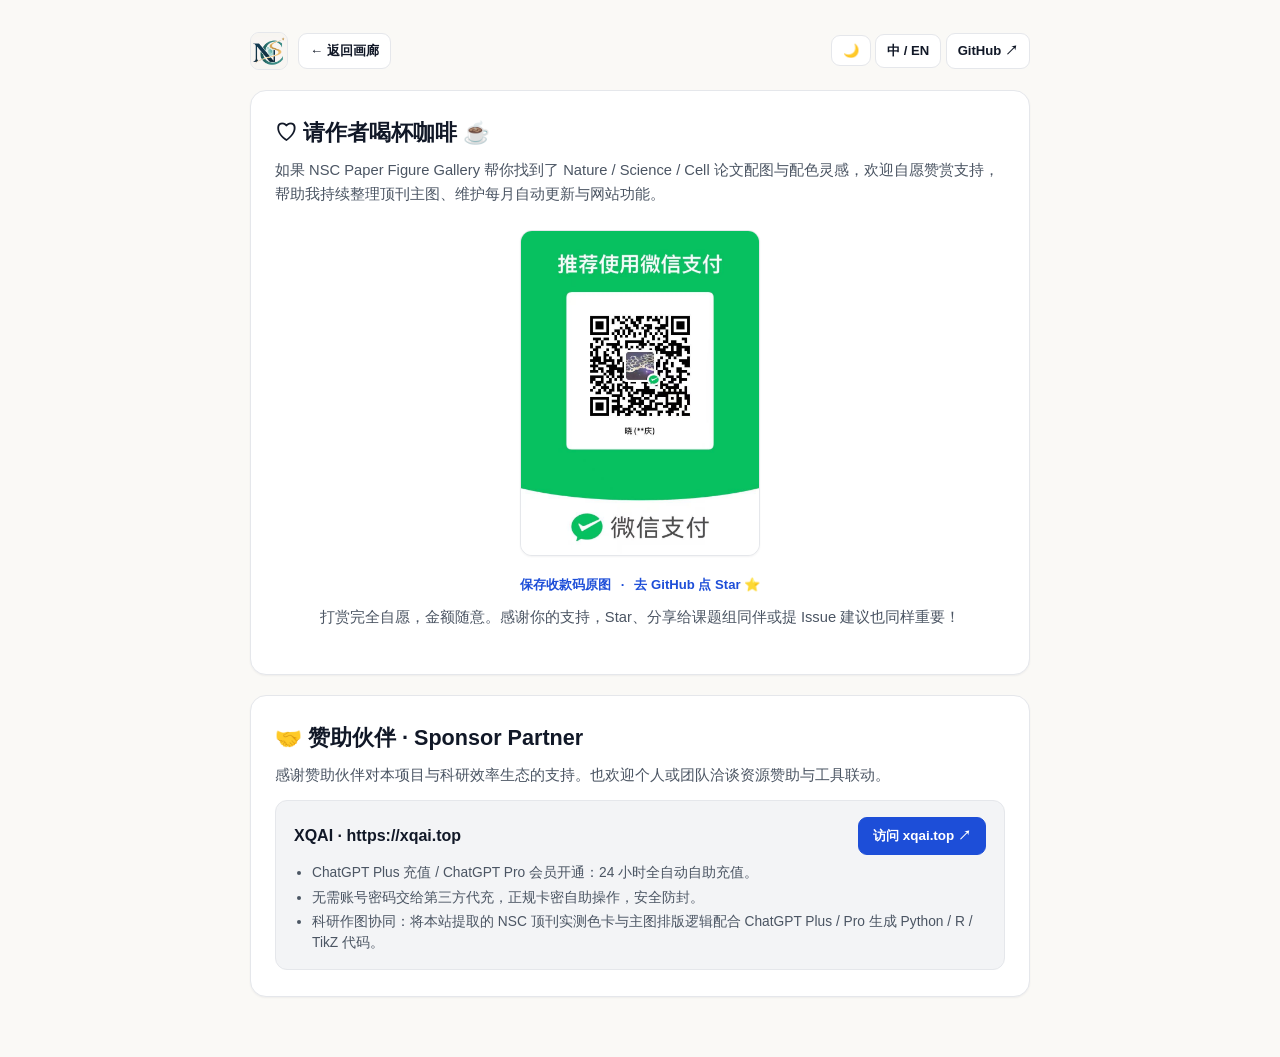
==== commit f048c27d: "feat(ui): integrate custom N-S-C monogram logo and favicon across site and READMEs" ====
--- a/support.html
+++ b/support.html
@@ -5,8 +5,8 @@
 <meta name="viewport" content="width=device-width, initial-scale=1.0">
 <title>支持作者 &amp; 赞助伙伴 · Support — NSC Paper Figure Gallery</title>
 <meta name="description" content="支持 NSC Paper Figure Gallery 持续维护更新，或查看赞助伙伴 XQAI (xqai.top)。">
-<link rel="icon" href="data:image/svg+xml,%3Csvg xmlns='http://www.w3.org/2000/svg' viewBox='0 0 100 100'%3E%3Crect width='100' height='100' rx='22' fill='%230f172a'/%3E%3Ccircle cx='34' cy='36' r='13' fill='%23c8102e'/%3E%3Ccircle cx='66' cy='36' r='13' fill='%232563eb'/%3E%3Ccircle cx='50' cy='66' r='13' fill='%23059669'/%3E%3C/svg%3E">
-<link rel="stylesheet" href="assets/style.css?v=20261126">
+<link rel="icon" type="image/png" href="assets/favicon.png">
+<link rel="stylesheet" href="assets/style.css?v=20261126c">
 <style>
   .sp-wrap {
     max-width: 820px;
@@ -86,7 +86,10 @@
 <body>
   <main class="sp-wrap">
     <div class="sp-topbar">
-      <a class="action-btn" href="./index.html" data-i18n="back">← 返回画廊</a>
+      <div style="display:flex;align-items:center;gap:10px;">
+        <img src="assets/logo.png" alt="NSC Paper Figure Gallery Logo" width="38" height="38" style="border-radius:9px;border:1px solid var(--border);background:#f7f5f1;">
+        <a class="action-btn" href="./index.html" data-i18n="back">← 返回画廊</a>
+      </div>
       <div class="hero-actions">
         <button id="theme-toggle" class="action-btn" type="button" title="Toggle Theme">🌙</button>
         <button id="lang-toggle" class="action-btn" type="button" title="Switch language">中 / EN</button>
--- a/assets/style.css
+++ b/assets/style.css
@@ -1,25 +1,26 @@
 :root {
-  --bg: #f6f8fb;
+  --bg: #faf9f6;
   --surface: #ffffff;
-  --surface-2: #f1f5f9;
-  --border: #e2e8f0;
-  --text: #0f172a;
-  --muted: #475569;
-  --soft: #64748b;
-  --accent: #2563eb;
-  --accent-soft: rgba(37, 99, 235, 0.1);
+  --surface-2: #f3f4f6;
+  --border: #e5e7eb;
+  --text: #111827;
+  --muted: #4b5563;
+  --soft: #6b7280;
+  --accent: #1d4ed8;
+  --accent-soft: rgba(29, 78, 216, 0.09);
   --nature: #c8102e;
-  --nature-bg: rgba(200, 16, 46, 0.1);
+  --nature-bg: rgba(200, 16, 46, 0.09);
   --science: #1d4ed8;
-  --science-bg: rgba(29, 78, 216, 0.1);
+  --science-bg: rgba(29, 78, 216, 0.09);
   --cell: #047857;
-  --cell-bg: rgba(4, 120, 87, 0.1);
+  --cell-bg: rgba(4, 120, 87, 0.09);
   --gold: #b45309;
-  --gold-bg: rgba(245, 158, 11, 0.16);
-  --shadow-sm: 0 1px 3px rgba(15, 23, 42, 0.06);
-  --shadow-md: 0 10px 28px rgba(15, 23, 42, 0.1);
+  --gold-bg: rgba(245, 158, 11, 0.14);
+  --shadow-sm: 0 1px 2px rgba(15, 23, 42, 0.05);
+  --shadow-md: 0 10px 26px rgba(15, 23, 42, 0.09);
   --radius: 14px;
-  --font-sans: -apple-system, BlinkMacSystemFont, "Segoe UI", "PingFang SC", "Hiragino Sans GB", "Microsoft YaHei", sans-serif;
+  --font-sans: "Inter", -apple-system, BlinkMacSystemFont, "Segoe UI", "PingFang SC", "Hiragino Sans GB", "Microsoft YaHei", sans-serif;
+  --font-serif: "Newsreader", "Source Serif 4", "Noto Serif SC", Georgia, "Times New Roman", serif;
   --font-mono: ui-monospace, SFMono-Regular, Menlo, Monaco, Consolas, monospace;
 }
 
@@ -54,233 +55,94 @@
 }
 a { color: inherit; text-decoration: none; }
 
-/* Hero */
-.hero {
-  background: linear-gradient(135deg, var(--surface) 0%, var(--surface-2) 100%);
+/* Top Sticky App Navbar */
+.topbar {
+  position: sticky;
+  top: 0;
+  z-index: 45;
+  background: color-mix(in srgb, var(--surface) 92%, transparent);
+  backdrop-filter: blur(14px);
   border-bottom: 1px solid var(--border);
-  padding: 20px 24px 18px;
-}
-.hero-inner {
-  max-width: 1480px;
+  padding: 10px 24px;
+}
+.topbar-inner {
+  max-width: 1560px;
   margin: 0 auto;
-}
-.hero-top {
-  display: flex;
+  display: flex;
+  align-items: center;
   justify-content: space-between;
-  align-items: flex-start;
-  gap: 20px;
+  gap: 16px;
   flex-wrap: wrap;
 }
 .brand {
   display: flex;
-  align-items: flex-start;
-  gap: 14px;
-}
-.brand-mark {
-  display: grid;
-  grid-template-columns: repeat(2, 12px);
-  gap: 5px;
-  padding: 10px;
-  background: var(--surface);
-  border: 1px solid var(--border);
-  border-radius: 12px;
+  align-items: center;
+  gap: 11px;
+  min-width: 0;
+}
+.brand-logo {
+  width: 44px;
+  height: 44px;
+  border-radius: 10px;
+  border: 1px solid var(--border);
+  background: #f7f5f1;
+  object-fit: cover;
+  flex-shrink: 0;
   box-shadow: var(--shadow-sm);
-  margin-top: 2px;
-}
-.brand-mark .dot { width: 12px; height: 12px; border-radius: 50%; display: block; }
-.brand-mark .d-nature { background: var(--nature); }
-.brand-mark .d-science { background: var(--science); }
-.brand-mark .d-cell { background: var(--cell); grid-column: span 2; justify-self: center; }
-
+}
+
+.brand-title-row {
+  display: flex;
+  align-items: center;
+  gap: 8px;
+  flex-wrap: wrap;
+}
 .brand-text h1 {
   margin: 0;
-  font-size: 1.55rem;
+  font-family: var(--font-serif);
+  font-size: 1.28rem;
   font-weight: 800;
   letter-spacing: -0.02em;
-}
-.tagline {
-  margin: 4px 0 6px;
-  color: var(--muted);
-  font-size: 0.94rem;
-}
-.repo-prompt {
-  margin: 0;
-  font-size: 0.82rem;
-  color: var(--soft);
-  display: flex;
-  align-items: center;
-  gap: 8px;
-  flex-wrap: wrap;
-}
-.oa-badge {
-  display: inline-flex;
-  align-items: center;
-  padding: 2px 8px;
+  line-height: 1.2;
+}
+.oa-pill {
+  font-family: var(--font-mono);
+  font-size: 0.7rem;
+  font-weight: 700;
+  padding: 2px 7px;
   border-radius: 999px;
   background: var(--cell-bg);
   color: var(--cell);
-  font-weight: 600;
+}
+[data-theme="dark"] .oa-pill { color: #34d399; }
+
+.repo-prompt {
+  margin: 2px 0 0;
   font-size: 0.76rem;
-}
-[data-theme="dark"] .oa-badge { color: #34d399; }
-
-.hero-right {
-  display: flex;
-  flex-direction: column;
-  align-items: flex-end;
-  gap: 10px;
-}
-.hero-actions {
+  color: var(--soft);
+  display: flex;
+  align-items: center;
+  gap: 6px;
+  flex-wrap: wrap;
+}
+.repo-prompt a:hover { color: var(--accent); text-decoration: underline; }
+
+.topbar-search-group {
   display: flex;
   align-items: center;
   gap: 8px;
-  flex-wrap: wrap;
-}
-.action-btn {
-  display: inline-flex;
-  align-items: center;
-  gap: 6px;
-  padding: 7px 12px;
-  border-radius: 9px;
-  border: 1px solid var(--border);
-  background: var(--surface);
-  color: var(--text);
-  font-size: 0.84rem;
-  font-weight: 600;
-  cursor: pointer;
-  transition: transform 0.12s, border-color 0.15s, background 0.15s;
-}
-.action-btn:hover { border-color: var(--accent); transform: translateY(-1px); }
-.accent-btn {
-  background: var(--accent-soft);
-  border-color: rgba(37, 99, 235, 0.25);
-  color: var(--accent);
-}
-.support-btn {
-  background: rgba(225, 29, 72, 0.08);
-  border-color: rgba(225, 29, 72, 0.28);
-  color: #be123c;
-}
-.support-btn:hover {
-  border-color: #e11d48;
-  background: rgba(225, 29, 72, 0.14);
-}
-[data-theme="dark"] .support-btn {
-  background: rgba(244, 63, 94, 0.14);
-  border-color: rgba(244, 63, 94, 0.34);
-  color: #fda4af;
-}
-
-.partner-cta {
-  margin-top: 14px;
-  display: flex;
-  align-items: center;
-  gap: 12px;
-  padding: 10px 14px;
-  border-radius: 12px;
-  background: var(--surface);
-  border: 1px solid var(--border);
-  box-shadow: var(--shadow-sm);
-  transition: border-color 0.15s, transform 0.12s;
-  flex-wrap: wrap;
-}
-.partner-cta:hover {
-  border-color: var(--accent);
-  transform: translateY(-1px);
-}
-.pc-ic {
-  font-size: 1.25rem;
-  line-height: 1;
-}
-.pc-main {
-  display: flex;
-  flex-direction: column;
-  gap: 2px;
-  flex: 1 1 320px;
-}
-.pc-t {
-  display: flex;
-  align-items: center;
-  gap: 8px;
-  font-size: 0.86rem;
-  flex-wrap: wrap;
-}
-.pc-t > span {
-  display: inline-flex;
-  padding: 1px 7px;
-  border-radius: 999px;
-  background: var(--cell-bg);
-  color: var(--cell);
-  font-size: 0.72rem;
-  font-weight: 700;
-}
-[data-theme="dark"] .pc-t > span { color: #34d399; }
-.pc-s {
-  font-size: 0.8rem;
-  color: var(--muted);
-}
-.pc-go {
-  font-size: 0.82rem;
-  font-weight: 700;
-  color: var(--accent);
-  white-space: nowrap;
-}
-
-.hero-stats {
-  display: flex;
-  gap: 8px;
-  flex-wrap: wrap;
-  justify-content: flex-end;
-}
-.stat-pill {
-  display: inline-flex;
-  align-items: center;
-  gap: 4px;
-  padding: 4px 10px;
-  border-radius: 999px;
-  background: var(--surface);
-  border: 1px solid var(--border);
-  font-size: 0.8rem;
-  color: var(--muted);
-}
-.stat-pill .dot-sm { width: 8px; height: 8px; border-radius: 50%; display: inline-block; }
-.stat-pill.nature .dot-sm { background: var(--nature); }
-.stat-pill.science .dot-sm { background: var(--science); }
-.stat-pill.cell .dot-sm { background: var(--cell); }
-.stat-pill.flagship { background: var(--gold-bg); border-color: rgba(245, 158, 11, 0.35); color: var(--gold); }
-
-/* Sticky Filter Bar */
-.stickbar {
-  position: sticky;
-  top: 0;
-  z-index: 40;
-  background: color-mix(in srgb, var(--surface) 92%, transparent);
-  backdrop-filter: blur(12px);
-  border-bottom: 1px solid var(--border);
-  padding: 12px 24px;
-}
-.stickbar-inner {
-  max-width: 1480px;
-  margin: 0 auto;
-  display: flex;
-  flex-direction: column;
-  gap: 9px;
-}
-.stick-row {
-  display: flex;
-  align-items: center;
-  gap: 10px;
-  flex-wrap: wrap;
+  flex: 1 1 360px;
+  max-width: 580px;
 }
 .search-box {
   position: relative;
-  flex: 1 1 280px;
+  flex: 1 1 220px;
   display: flex;
   align-items: center;
   background: var(--surface-2);
   border: 1px solid var(--border);
   border-radius: 10px;
-  padding: 0 12px;
+  padding: 0 10px;
 }
 .search-box:focus-within {
   border-color: var(--accent);
@@ -292,75 +154,350 @@
   width: 100%;
   border: 0;
   background: transparent;
-  padding: 9px 10px;
-  font-size: 0.9rem;
+  padding: 8px 8px;
+  font-size: 0.86rem;
   color: var(--text);
   outline: none;
+}
+.kbd-hint {
+  font-family: var(--font-mono);
+  font-size: 0.7rem;
+  padding: 1px 6px;
+  border-radius: 5px;
+  border: 1px solid var(--border);
+  background: var(--surface);
+  color: var(--soft);
+  flex-shrink: 0;
 }
 .clear-btn {
   border: 0;
   background: transparent;
   color: var(--soft);
-  font-size: 1.2rem;
+  font-size: 1.15rem;
   cursor: pointer;
   padding: 0 4px;
 }
-.result-count {
-  font-size: 0.84rem;
+.journal-select {
+  max-width: 185px;
+}
+
+.topbar-actions {
+  display: flex;
+  align-items: center;
+  gap: 7px;
+  flex-wrap: wrap;
+}
+.action-btn {
+  display: inline-flex;
+  align-items: center;
+  gap: 5px;
+  padding: 7px 11px;
+  border-radius: 9px;
+  border: 1px solid var(--border);
+  background: var(--surface);
+  color: var(--text);
+  font-size: 0.82rem;
   font-weight: 600;
+  cursor: pointer;
+  transition: transform 0.12s, border-color 0.15s, background 0.15s;
+}
+.action-btn:hover { border-color: var(--accent); transform: translateY(-1px); }
+.icon-btn { padding: 7px 10px; }
+.accent-btn {
+  background: var(--accent-soft);
+  border-color: rgba(29, 78, 216, 0.24);
+  color: var(--accent);
+}
+.support-btn {
+  background: rgba(225, 29, 72, 0.08);
+  border-color: rgba(225, 29, 72, 0.28);
+  color: #be123c;
+}
+.support-btn:hover {
+  border-color: #e11d48;
+  background: rgba(225, 29, 72, 0.14);
+}
+[data-theme="dark"] .support-btn {
+  background: rgba(244, 63, 94, 0.14);
+  border-color: rgba(244, 63, 94, 0.34);
+  color: #fda4af;
+}
+
+/* 4-Card Editorial Bento Strip */
+.masthead {
+  padding: 16px 24px 6px;
+}
+.masthead-inner {
+  max-width: 1560px;
+  margin: 0 auto;
+}
+.bento-strip {
+  display: grid;
+  grid-template-columns: repeat(4, minmax(0, 1fr));
+  gap: 12px;
+}
+@media (max-width: 960px) {
+  .bento-strip { grid-template-columns: repeat(2, minmax(0, 1fr)); }
+}
+@media (max-width: 540px) {
+  .bento-strip { grid-template-columns: 1fr; }
+}
+
+.bento-card {
+  position: relative;
+  text-align: left;
+  padding: 13px 16px;
+  border-radius: 13px;
+  border: 1px solid var(--border);
+  background: var(--surface);
+  color: var(--text);
+  box-shadow: var(--shadow-sm);
+  cursor: pointer;
+  display: flex;
+  flex-direction: column;
+  gap: 4px;
+  transition: transform 0.14s ease, border-color 0.15s ease, box-shadow 0.15s ease;
+  border-top: 3px solid var(--border);
+}
+.bento-card:hover {
+  transform: translateY(-2px);
+  box-shadow: var(--shadow-md);
+}
+.bento-all { border-top-color: var(--text); }
+.bento-nature { border-top-color: var(--nature); }
+.bento-cell { border-top-color: var(--cell); }
+.bento-science { border-top-color: var(--science); }
+
+.bento-card.active.bento-all {
+  border-color: var(--text);
+  background: color-mix(in srgb, var(--text) 4%, var(--surface));
+}
+.bento-card.active.bento-nature {
+  border-color: var(--nature);
+  background: color-mix(in srgb, var(--nature) 6%, var(--surface));
+}
+.bento-card.active.bento-cell {
+  border-color: var(--cell);
+  background: color-mix(in srgb, var(--cell) 6%, var(--surface));
+}
+.bento-card.active.bento-science {
+  border-color: var(--science);
+  background: color-mix(in srgb, var(--science) 6%, var(--surface));
+}
+
+.bento-top {
+  display: flex;
+  align-items: center;
+  justify-content: space-between;
+  gap: 8px;
+}
+.bento-eyebrow {
+  display: inline-flex;
+  align-items: center;
+  gap: 6px;
+  font-size: 0.78rem;
+  font-weight: 700;
+  color: var(--muted);
+}
+.dot-sm { width: 8px; height: 8px; border-radius: 50%; display: inline-block; }
+.bento-nature .dot-sm { background: var(--nature); }
+.bento-cell .dot-sm { background: var(--cell); }
+.bento-science .dot-sm { background: var(--science); }
+.bento-badge {
+  font-size: 0.72rem;
+  padding: 1px 7px;
+  border-radius: 999px;
+  background: var(--surface-2);
+  color: var(--muted);
+  font-weight: 600;
+}
+.bento-arrow { font-size: 0.85rem; color: var(--soft); }
+.bento-num-row {
+  display: flex;
+  align-items: baseline;
+  gap: 6px;
+}
+.bento-num {
+  font-family: var(--font-serif);
+  font-size: 1.65rem;
+  font-weight: 800;
+  line-height: 1.15;
+  letter-spacing: -0.02em;
+}
+.bento-unit { font-size: 0.78rem; color: var(--soft); font-weight: 500; }
+.bento-sub {
+  font-size: 0.74rem;
   color: var(--soft);
   white-space: nowrap;
-}
-.controls-right {
-  display: flex;
-  align-items: center;
+  overflow: hidden;
+  text-overflow: ellipsis;
+}
+.bento-flagship-tag { color: var(--gold); font-weight: 600; }
+
+/* 2-Column Editorial Workbench */
+.workbench {
+  max-width: 1560px;
+  margin: 0 auto;
+  padding: 16px 24px 52px;
+  display: grid;
+  grid-template-columns: 280px minmax(0, 1fr);
+  gap: 24px;
+  align-items: start;
+}
+
+/* Sticky Left Facet Sidebar */
+.facet-sidebar {
+  position: sticky;
+  top: 76px;
+  max-height: calc(100vh - 96px);
+  overflow-y: auto;
+  background: var(--surface);
+  border: 1px solid var(--border);
+  border-radius: 16px;
+  padding: 16px;
+  box-shadow: var(--shadow-sm);
+  display: flex;
+  flex-direction: column;
+  gap: 16px;
+}
+.sidebar-head {
+  display: flex;
+  align-items: center;
+  justify-content: space-between;
   gap: 8px;
-  flex-wrap: wrap;
-}
-.sort-wrap {
+  padding-bottom: 10px;
+  border-bottom: 1px solid var(--border);
+}
+.sidebar-title {
+  font-size: 0.9rem;
+  font-weight: 700;
+}
+.sidebar-head-actions {
   display: flex;
   align-items: center;
   gap: 6px;
-  font-size: 0.82rem;
-  color: var(--soft);
-}
-.select-ctrl, .density-btn, .reset-chip {
-  padding: 7px 10px;
+}
+.drawer-close {
+  display: none;
+  border: 1px solid var(--border);
+  background: var(--surface-2);
+  color: var(--text);
+  width: 28px;
+  height: 28px;
   border-radius: 8px;
-  border: 1px solid var(--border);
-  background: var(--surface);
-  color: var(--text);
-  font-size: 0.83rem;
-  cursor: pointer;
-}
-.reset-chip {
-  background: var(--nature-bg);
-  color: var(--nature);
-  border-color: rgba(200, 16, 46, 0.25);
-  font-weight: 600;
-}
-[data-theme="dark"] .reset-chip { color: #fb7185; }
-
-.filter-row {
-  display: flex;
-  align-items: center;
-  gap: 8px;
-  flex-wrap: wrap;
-}
-.filter-label {
-  font-size: 0.77rem;
+  font-size: 1.1rem;
+  cursor: pointer;
+}
+.drawer-backdrop {
+  position: fixed;
+  inset: 0;
+  z-index: 60;
+  background: rgba(15, 23, 42, 0.55);
+  backdrop-filter: blur(3px);
+}
+
+.facet-group {
+  display: flex;
+  flex-direction: column;
+  gap: 7px;
+}
+.facet-label {
+  font-size: 0.74rem;
   font-weight: 700;
   text-transform: uppercase;
-  letter-spacing: 0.03em;
+  letter-spacing: 0.04em;
   color: var(--soft);
-  min-width: 58px;
-}
-.filter-label.sep {
-  margin-left: 10px;
-  padding-left: 12px;
-  border-left: 1px solid var(--border);
-  min-width: auto;
-}
+}
+
+/* Segmented Year Pill Control */
+.segmented-year {
+  display: grid;
+  grid-template-columns: repeat(4, minmax(0, 1fr));
+  gap: 4px;
+  padding: 3px;
+  border-radius: 10px;
+  background: var(--surface-2);
+  border: 1px solid var(--border);
+}
+.segmented-year .chip {
+  justify-content: center;
+  padding: 5px 4px;
+  border-radius: 7px;
+  border: 0;
+  background: transparent;
+  font-size: 0.76rem;
+}
+.segmented-year .chip .chip-cnt { display: none; }
+.segmented-year .chip.active {
+  background: var(--surface);
+  color: var(--text);
+  box-shadow: var(--shadow-sm);
+}
+
+/* Family 2x2 Grid */
+.family-grid {
+  display: grid;
+  grid-template-columns: repeat(2, minmax(0, 1fr));
+  gap: 6px;
+}
+.family-grid .chip {
+  justify-content: space-between;
+  padding: 6px 9px;
+  border-radius: 9px;
+  font-size: 0.77rem;
+}
+
+/* Full-width Facet Rows (Tier, Discipline, Pattern) */
+.facet-list {
+  display: flex;
+  flex-direction: column;
+  gap: 4px;
+}
+.facet-row-btn {
+  display: flex;
+  align-items: center;
+  justify-content: space-between;
+  gap: 8px;
+  width: 100%;
+  padding: 7px 10px;
+  border-radius: 9px;
+  border: 1px solid transparent;
+  background: transparent;
+  color: var(--muted);
+  font-size: 0.8rem;
+  font-weight: 500;
+  cursor: pointer;
+  text-align: left;
+  transition: background 0.12s, color 0.12s, border-color 0.12s;
+}
+.facet-row-btn:hover {
+  background: var(--surface-2);
+  color: var(--text);
+}
+.facet-row-btn.active {
+  background: var(--accent-soft);
+  border-color: rgba(29, 78, 216, 0.28);
+  color: var(--accent);
+  font-weight: 700;
+}
+.facet-row-btn.active[data-value="flagship"] {
+  background: var(--gold-bg);
+  border-color: rgba(217, 119, 6, 0.35);
+  color: var(--gold);
+}
+.facet-row-cnt {
+  font-family: var(--font-mono);
+  font-size: 0.72rem;
+  padding: 1px 6px;
+  border-radius: 999px;
+  background: var(--surface-2);
+  color: var(--soft);
+}
+.facet-row-btn.active .facet-row-cnt {
+  background: var(--surface);
+  color: inherit;
+}
+
 .chips {
   display: flex;
   align-items: center;
@@ -371,12 +508,12 @@
   display: inline-flex;
   align-items: center;
   gap: 5px;
-  padding: 4px 11px;
+  padding: 4px 10px;
   border-radius: 999px;
   border: 1px solid var(--border);
   background: var(--surface);
   color: var(--muted);
-  font-size: 0.8rem;
+  font-size: 0.78rem;
   font-weight: 500;
   cursor: pointer;
   transition: all 0.14s ease;
@@ -391,37 +528,227 @@
 .chip.active[data-value="nature"] { background: var(--nature); border-color: var(--nature); color: #fff; }
 .chip.active[data-value="science"] { background: var(--science); border-color: var(--science); color: #fff; }
 .chip.active[data-value="cell"] { background: var(--cell); border-color: var(--cell); color: #fff; }
-.chip.active[data-value="flagship"] { background: #d97706; border-color: #d97706; color: #fff; }
-.chip .chip-cnt { font-size: 0.72rem; opacity: 0.72; }
-
-/* Main Container & Gallery Layouts */
-.container {
-  max-width: 1480px;
-  margin: 0 auto;
-  padding: 20px 24px 48px;
-}
+.chip .chip-cnt { font-size: 0.7rem; opacity: 0.78; font-family: var(--font-mono); }
+
+/* Sidebar Sponsor Partner Card */
+.sidebar-partner {
+  margin-top: 4px;
+  padding: 12px 13px;
+  border-radius: 12px;
+  background: linear-gradient(135deg, var(--surface-2) 0%, color-mix(in srgb, var(--cell) 8%, var(--surface)) 100%);
+  border: 1px solid var(--border);
+  display: flex;
+  flex-direction: column;
+  gap: 5px;
+  transition: border-color 0.15s, transform 0.12s;
+}
+.sidebar-partner:hover {
+  border-color: var(--cell);
+  transform: translateY(-1px);
+}
+.pc-head {
+  display: flex;
+  align-items: center;
+  justify-content: space-between;
+  gap: 6px;
+}
+.pc-badge {
+  font-size: 0.7rem;
+  font-weight: 700;
+  color: var(--cell);
+}
+[data-theme="dark"] .pc-badge { color: #34d399; }
+.pc-go {
+  font-family: var(--font-mono);
+  font-size: 0.72rem;
+  font-weight: 700;
+  color: var(--accent);
+}
+.pc-brand { font-size: 0.84rem; color: var(--text); }
+.pc-s {
+  margin: 0;
+  font-size: 0.75rem;
+  color: var(--muted);
+  line-height: 1.45;
+}
+
+/* Right Studio Canvas & Toolbar */
+.studio-main {
+  min-width: 0;
+  display: flex;
+  flex-direction: column;
+  gap: 16px;
+}
+.canvas-toolbar {
+  display: flex;
+  align-items: center;
+  justify-content: space-between;
+  gap: 12px;
+  flex-wrap: wrap;
+  padding: 10px 14px;
+  border-radius: 12px;
+  background: var(--surface);
+  border: 1px solid var(--border);
+  box-shadow: var(--shadow-sm);
+}
+.toolbar-left {
+  display: flex;
+  align-items: center;
+  gap: 10px;
+  flex-wrap: wrap;
+  min-width: 0;
+}
+.mobile-filter-btn { display: none; }
+.filter-badge {
+  display: inline-flex;
+  align-items: center;
+  justify-content: center;
+  min-width: 18px;
+  height: 18px;
+  padding: 0 5px;
+  border-radius: 999px;
+  background: var(--accent);
+  color: #fff;
+  font-size: 0.7rem;
+  font-weight: 700;
+}
+.result-count {
+  font-size: 0.84rem;
+  font-weight: 700;
+  color: var(--text);
+  white-space: nowrap;
+}
+.active-filter-tags {
+  display: flex;
+  align-items: center;
+  gap: 6px;
+  flex-wrap: wrap;
+}
+.active-tag {
+  display: inline-flex;
+  align-items: center;
+  gap: 5px;
+  padding: 2px 9px;
+  border-radius: 999px;
+  background: var(--accent-soft);
+  color: var(--accent);
+  border: 1px solid rgba(29, 78, 216, 0.22);
+  font-size: 0.75rem;
+  font-weight: 600;
+  cursor: pointer;
+}
+.active-tag:hover { background: var(--nature-bg); color: var(--nature); border-color: rgba(200, 16, 46, 0.25); }
+
+.toolbar-right {
+  display: flex;
+  align-items: center;
+  gap: 10px;
+  flex-wrap: wrap;
+}
+.sort-wrap {
+  display: flex;
+  align-items: center;
+  gap: 6px;
+  font-size: 0.8rem;
+  color: var(--soft);
+}
+.select-ctrl, .reset-chip {
+  padding: 6px 10px;
+  border-radius: 8px;
+  border: 1px solid var(--border);
+  background: var(--surface);
+  color: var(--text);
+  font-size: 0.81rem;
+  cursor: pointer;
+}
+.reset-chip {
+  background: var(--nature-bg);
+  color: var(--nature);
+  border-color: rgba(200, 16, 46, 0.25);
+  font-weight: 600;
+  padding: 4px 9px;
+  font-size: 0.75rem;
+}
+[data-theme="dark"] .reset-chip { color: #fb7185; }
+
+/* 3-Mode Segmented Layout Switcher */
+.view-switch {
+  display: inline-flex;
+  padding: 3px;
+  border-radius: 9px;
+  background: var(--surface-2);
+  border: 1px solid var(--border);
+  gap: 2px;
+}
+.view-tab {
+  padding: 4px 10px;
+  border: 0;
+  border-radius: 6px;
+  background: transparent;
+  color: var(--muted);
+  font-size: 0.78rem;
+  font-weight: 600;
+  cursor: pointer;
+}
+.view-tab.active {
+  background: var(--surface);
+  color: var(--text);
+  box-shadow: var(--shadow-sm);
+}
+.density-btn { display: none; }
+
+@media (max-width: 1024px) {
+  .workbench {
+    grid-template-columns: 1fr;
+  }
+  .mobile-filter-btn { display: inline-flex; }
+  .drawer-close { display: inline-flex; align-items: center; justify-content: center; }
+  .facet-sidebar {
+    position: fixed;
+    top: 0;
+    left: 0;
+    bottom: 0;
+    width: min(320px, 86vw);
+    max-height: 100vh;
+    z-index: 70;
+    border-radius: 0 16px 16px 0;
+    transform: translateX(-105%);
+    transition: transform 0.22s ease;
+  }
+  .facet-sidebar.open {
+    transform: translateX(0);
+  }
+}
+
+/* Gallery Grid / Masonry / Compact Modes */
 .masonry {
   display: grid;
   grid-template-columns: repeat(4, minmax(0, 1fr));
-  gap: 18px;
+  gap: 16px;
   align-items: start;
 }
 .masonry-col {
   display: flex;
   flex-direction: column;
-  gap: 18px;
+  gap: 16px;
   min-width: 0;
 }
-@media (max-width: 1320px) { .masonry { grid-template-columns: repeat(3, minmax(0, 1fr)); } }
+@media (max-width: 1440px) { .masonry { grid-template-columns: repeat(3, minmax(0, 1fr)); } }
 @media (max-width: 920px) { .masonry { grid-template-columns: repeat(2, minmax(0, 1fr)); } }
 @media (max-width: 580px) { .masonry { grid-template-columns: 1fr; } }
 
 .grid-view {
   display: grid;
-  grid-template-columns: repeat(auto-fill, minmax(310px, 1fr));
-  gap: 18px;
-}
-
+  grid-template-columns: repeat(auto-fill, minmax(295px, 1fr));
+  gap: 16px;
+}
+.compact-view {
+  display: grid;
+  grid-template-columns: repeat(auto-fill, minmax(225px, 1fr));
+  gap: 12px;
+}
+
+/* Editorial Journal Card */
 .fig-card {
   background: var(--surface);
   border: 1px solid var(--border);
@@ -433,98 +760,144 @@
   flex-direction: column;
 }
 .fig-card:hover {
-  transform: translateY(-3px);
+  transform: translateY(-2px);
   box-shadow: var(--shadow-md);
   border-color: color-mix(in srgb, var(--accent) 45%, var(--border));
 }
 
+.card-header-bar {
+  display: flex;
+  align-items: center;
+  justify-content: space-between;
+  gap: 8px;
+  padding: 9px 12px;
+  border-bottom: 1px solid var(--border);
+  background: var(--surface);
+  font-size: 0.76rem;
+}
+.card-journal-pill {
+  display: inline-flex;
+  align-items: center;
+  gap: 6px;
+  min-width: 0;
+  font-weight: 700;
+  color: var(--text);
+}
+.journal-bar {
+  width: 3px;
+  height: 14px;
+  border-radius: 3px;
+  flex-shrink: 0;
+}
+.bar-nature { background: var(--nature); }
+.bar-science { background: var(--science); }
+.bar-cell { background: var(--cell); }
+.card-journal-name {
+  overflow: hidden;
+  text-overflow: ellipsis;
+  white-space: nowrap;
+}
+.card-year {
+  font-family: var(--font-mono);
+  color: var(--soft);
+  font-weight: 600;
+  flex-shrink: 0;
+}
+.card-header-right {
+  display: inline-flex;
+  align-items: center;
+  gap: 5px;
+  flex-shrink: 0;
+}
+.tier-star-pill {
+  padding: 1px 6px;
+  border-radius: 999px;
+  background: var(--gold-bg);
+  color: var(--gold);
+  font-size: 0.69rem;
+  font-weight: 700;
+}
+.fig-lbl-pill {
+  font-family: var(--font-mono);
+  font-size: 0.69rem;
+  padding: 1px 6px;
+  border-radius: 6px;
+  background: var(--surface-2);
+  color: var(--muted);
+  font-weight: 600;
+}
+
 .fig-thumb-wrap {
   position: relative;
-  background: var(--surface-2);
+  background: #ffffff;
   border-bottom: 1px solid var(--border);
   cursor: zoom-in;
   overflow: hidden;
-  min-height: 120px;
+  min-height: 110px;
 }
 .fig-thumb-wrap img {
   display: block;
   width: 100%;
   height: auto;
   object-fit: contain;
-  max-height: 440px;
+  max-height: 430px;
   background: #ffffff;
-}
+  transition: transform 0.22s ease;
+}
+.fig-thumb-wrap:hover img { transform: scale(1.018); }
+
+.thumb-dims-pill {
+  position: absolute;
+  bottom: 7px;
+  right: 7px;
+  padding: 2px 7px;
+  border-radius: 6px;
+  background: rgba(15, 23, 42, 0.72);
+  color: #f8fafc;
+  font-family: var(--font-mono);
+  font-size: 0.68rem;
+  opacity: 0;
+  transition: opacity 0.16s ease;
+  pointer-events: none;
+}
+.fig-card:hover .thumb-dims-pill { opacity: 1; }
+
+.grid-view .fig-thumb-wrap img {
+  height: 220px;
+  object-fit: contain;
+  padding: 6px;
+}
+.compact-view .card-header-bar { padding: 7px 10px; font-size: 0.72rem; }
+.compact-view .fig-thumb-wrap img { height: 170px; object-fit: contain; padding: 4px; }
+.compact-view .fig-body { padding: 8px 10px 6px; gap: 4px; }
+.compact-view .fig-title { font-size: 0.81rem; -webkit-line-clamp: 1; }
+.compact-view .fig-byline, .compact-view .fig-tags { display: none; }
+.compact-view .card-palette { padding: 6px 10px 8px; }
+
 .fig-img-fallback {
   display: flex;
   align-items: center;
   justify-content: center;
-  min-height: 160px;
-  padding: 20px;
+  min-height: 150px;
+  padding: 18px;
   text-align: center;
   color: var(--soft);
   font-size: 0.8rem;
   background: var(--surface-2);
 }
-.grid-view .fig-thumb-wrap img {
-  height: 230px;
-  object-fit: contain;
-  padding: 6px;
-}
-
-.fig-top-badges {
-  position: absolute;
-  top: 8px;
-  left: 8px;
-  right: 8px;
-  display: flex;
-  justify-content: space-between;
-  align-items: flex-start;
-  pointer-events: none;
+
+.fig-body {
+  padding: 11px 13px 9px;
+  display: flex;
+  flex-direction: column;
   gap: 6px;
-}
-.pill-badge {
-  display: inline-flex;
-  align-items: center;
-  gap: 4px;
-  padding: 3px 8px;
-  border-radius: 999px;
-  font-size: 0.72rem;
-  font-weight: 700;
-  backdrop-filter: blur(6px);
-  box-shadow: 0 2px 6px rgba(0, 0, 0, 0.12);
-}
-.pill-nature { background: rgba(200, 16, 46, 0.92); color: #fff; }
-.pill-science { background: rgba(29, 78, 216, 0.92); color: #fff; }
-.pill-cell { background: rgba(4, 120, 87, 0.92); color: #fff; }
-.pill-flagship { background: rgba(217, 119, 6, 0.94); color: #fff; }
-
-.fig-body {
-  padding: 12px 14px 10px;
-  display: flex;
-  flex-direction: column;
-  gap: 7px;
   flex: 1;
-}
-.fig-meta-line {
-  display: flex;
-  align-items: center;
-  justify-content: space-between;
-  gap: 8px;
-  font-size: 0.76rem;
-  color: var(--soft);
-}
-.fig-journal {
-  font-weight: 700;
-  color: var(--text);
-  overflow: hidden;
-  text-overflow: ellipsis;
-  white-space: nowrap;
 }
 .fig-title {
   margin: 0;
-  font-size: 0.9rem;
+  font-size: 0.89rem;
   font-weight: 600;
-  line-height: 1.38;
+  line-height: 1.4;
   display: -webkit-box;
   -webkit-line-clamp: 2;
   -webkit-box-orient: vertical;
@@ -532,6 +905,14 @@
   cursor: pointer;
 }
 .fig-title:hover { color: var(--accent); }
+.fig-byline {
+  font-size: 0.72rem;
+  color: var(--soft);
+  white-space: nowrap;
+  overflow: hidden;
+  text-overflow: ellipsis;
+  font-family: var(--font-mono);
+}
 
 .fig-tags {
   display: flex;
@@ -539,36 +920,57 @@
   gap: 5px;
 }
 .mini-tag {
-  font-size: 0.72rem;
+  font-size: 0.71rem;
   padding: 2px 7px;
   border-radius: 6px;
   background: var(--surface-2);
   color: var(--muted);
-}
-
+  border: 1px solid transparent;
+  cursor: pointer;
+  transition: border-color 0.12s, color 0.12s;
+}
+.mini-tag:hover { border-color: var(--accent); color: var(--accent); }
+
+/* Full-width Interactive Palette Bar */
 .card-palette {
   display: flex;
   align-items: center;
-  gap: 6px;
-  padding: 8px 14px 11px;
+  gap: 8px;
+  padding: 8px 12px 10px;
   border-top: 1px dashed var(--border);
 }
-.palette-label {
-  font-size: 0.7rem;
-  color: var(--soft);
-  margin-right: auto;
+.swatch-bar {
+  display: flex;
+  flex: 1;
+  height: 20px;
+  border-radius: 7px;
+  overflow: hidden;
+  border: 1px solid rgba(15, 23, 42, 0.12);
+}
+.swatch-segment {
+  flex: 1;
+  border: 0;
+  padding: 0;
+  cursor: pointer;
+  transition: flex 0.14s ease, filter 0.14s ease;
+}
+.swatch-segment:hover {
+  flex: 1.5;
+  filter: brightness(1.06);
+}
+.card-py-btn {
+  padding: 2px 7px;
   font-family: var(--font-mono);
-}
-.swatch-dot {
-  width: 19px;
-  height: 19px;
+  font-size: 0.69rem;
+  font-weight: 700;
   border-radius: 6px;
-  border: 1px solid rgba(15, 23, 42, 0.14);
-  cursor: pointer;
-  transition: transform 0.12s;
-  padding: 0;
-}
-.swatch-dot:hover { transform: scale(1.22); }
+  border: 1px solid var(--border);
+  background: var(--surface-2);
+  color: var(--muted);
+  cursor: pointer;
+  flex-shrink: 0;
+}
+.card-py-btn:hover { border-color: var(--accent); color: var(--accent); }
 
 /* Sentinel & Empty */
 .sentinel {
@@ -594,7 +996,7 @@
   text-align: center;
   color: var(--soft);
   font-size: 0.85rem;
-  padding: 18px 0 6px;
+  padding: 16px 0 6px;
 }
 .empty-state {
   text-align: center;
@@ -612,7 +1014,7 @@
   font-size: 0.86rem;
 }
 .footer-inner {
-  max-width: 1480px;
+  max-width: 1560px;
   margin: 0 auto;
   display: grid;
   grid-template-columns: repeat(auto-fit, minmax(300px, 1fr));
@@ -659,7 +1061,7 @@
 }
 .mini-btn:hover { border-color: var(--accent); color: var(--accent); }
 
-/* Lightbox & Palette Modal */
+/* Lightbox & Modals */
 .lightbox, .modal {
   position: fixed;
   inset: 0;
@@ -796,7 +1198,12 @@
 .badge.tier { background: var(--gold-bg); color: var(--gold); }
 .badge.lic { background: var(--cell-bg); color: var(--cell); }
 
-.lightbox-meta h2 { margin: 0; font-size: 1.16rem; line-height: 1.38; }
+.lightbox-meta h2 {
+  margin: 0;
+  font-family: var(--font-serif);
+  font-size: 1.2rem;
+  line-height: 1.38;
+}
 .lb-journal-meta { margin: 0; font-size: 0.85rem; font-weight: 600; color: var(--accent); }
 .lb-authors { margin: 0; font-size: 0.83rem; color: var(--soft); }
 
@@ -874,7 +1281,7 @@
   padding-top: 6px;
 }
 
-/* Palette Studio Modal */
+/* Palette Studio & Support Modals */
 .modal-dialog {
   position: relative;
   z-index: 1;
@@ -919,7 +1326,6 @@
 .pm-bar { display: flex; height: 28px; border-radius: 7px; overflow: hidden; border: 1px solid rgba(0,0,0,0.08); }
 .pm-bar span { flex: 1; cursor: pointer; }
 
-/* Support Modal */
 .support-modal-dialog {
   width: min(460px, 94vw);
   max-height: 92vh;
@@ -933,16 +1339,8 @@
   align-items: center;
   gap: 12px;
 }
-.sm-body h2 {
-  margin: 0;
-  font-size: 1.22rem;
-}
-.sm-desc {
-  margin: 0;
-  font-size: 0.86rem;
-  color: var(--muted);
-  line-height: 1.55;
-}
+.sm-body h2 { margin: 0; font-size: 1.22rem; }
+.sm-desc { margin: 0; font-size: 0.86rem; color: var(--muted); line-height: 1.55; }
 .sm-qr-link {
   display: inline-block;
   border-radius: 12px;
@@ -951,11 +1349,7 @@
   box-shadow: var(--shadow-sm);
   background: #ffffff;
 }
-.sm-qr-img {
-  display: block;
-  width: 220px;
-  height: auto;
-}
+.sm-qr-img { display: block; width: 220px; height: auto; }
 .sm-links {
   margin: 0;
   display: flex;
@@ -1012,83 +1406,4 @@
   font-weight: 600;
   box-shadow: 0 8px 24px rgba(0, 0, 0, 0.25);
 }
-[data-theme="dark"] /* Support Modal */
-.support-modal-dialog {
-  width: min(460px, 94vw);
-  max-height: 92vh;
-  overflow-y: auto;
-  text-align: center;
-}
-.sm-body {
-  padding: 26px 24px 22px;
-  display: flex;
-  flex-direction: column;
-  align-items: center;
-  gap: 12px;
-}
-.sm-body h2 {
-  margin: 0;
-  font-size: 1.22rem;
-}
-.sm-desc {
-  margin: 0;
-  font-size: 0.86rem;
-  color: var(--muted);
-  line-height: 1.55;
-}
-.sm-qr-link {
-  display: inline-block;
-  border-radius: 12px;
-  overflow: hidden;
-  border: 1px solid var(--border);
-  box-shadow: var(--shadow-sm);
-  background: #ffffff;
-}
-.sm-qr-img {
-  display: block;
-  width: 220px;
-  height: auto;
-}
-.sm-links {
-  margin: 0;
-  display: flex;
-  align-items: center;
-  gap: 10px;
-  font-size: 0.82rem;
-  color: var(--accent);
-  font-weight: 600;
-}
-.sm-links a:hover { text-decoration: underline; }
-.sm-partner-box {
-  width: 100%;
-  margin-top: 2px;
-  padding: 11px 14px;
-  border-radius: 12px;
-  background: var(--surface-2);
-  border: 1px solid var(--border);
-  text-align: left;
-}
-.sm-partner-head {
-  font-size: 0.75rem;
-  font-weight: 700;
-  color: var(--cell);
-  margin-bottom: 4px;
-}
-[data-theme="dark"] .sm-partner-head { color: #34d399; }
-.sm-partner-link {
-  display: flex;
-  flex-direction: column;
-  gap: 2px;
-  font-size: 0.82rem;
-  color: var(--text);
-}
-.sm-partner-link:hover strong { color: var(--accent); text-decoration: underline; }
-.sm-partner-link span { font-size: 0.78rem; color: var(--muted); }
-.sm-thanks {
-  margin: 2px 0 0;
-  font-size: 0.79rem;
-  color: var(--soft);
-  line-height: 1.5;
-}
-
-.toast { background: #f8fafc; color: #0f172a; }
+[data-theme="dark"] .toast { background: #f8fafc; color: #0f172a; }
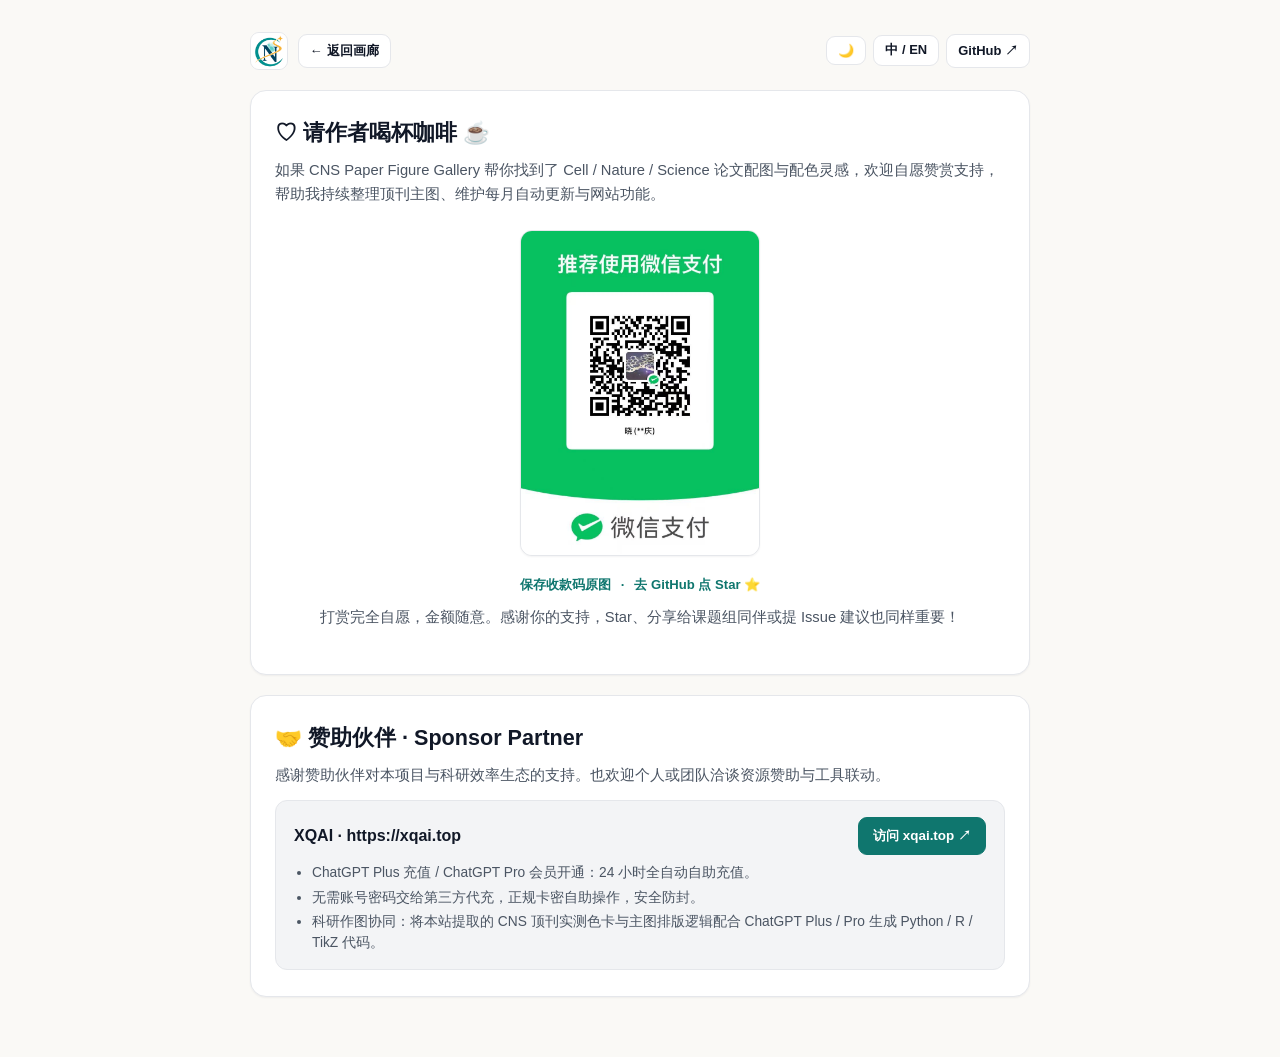
==== commit 49f29647: "feat: rebrand to CNS, update GitHub poster & logo, restore optimized top filter bar" ====
--- a/support.html
+++ b/support.html
@@ -3,10 +3,10 @@
 <head>
 <meta charset="UTF-8">
 <meta name="viewport" content="width=device-width, initial-scale=1.0">
-<title>支持作者 &amp; 赞助伙伴 · Support — NSC Paper Figure Gallery</title>
-<meta name="description" content="支持 NSC Paper Figure Gallery 持续维护更新，或查看赞助伙伴 XQAI (xqai.top)。">
+<title>支持作者 &amp; 赞助伙伴 · Support — CNS Paper Figure Gallery</title>
+<meta name="description" content="支持 CNS Paper Figure Gallery 持续维护更新，或查看赞助伙伴 XQAI (xqai.top)。">
 <link rel="icon" type="image/png" href="assets/favicon.png">
-<link rel="stylesheet" href="assets/style.css?v=20261126c">
+<link rel="stylesheet" href="assets/style.css?v=20261126e">
 <style>
   .sp-wrap {
     max-width: 820px;
@@ -87,27 +87,27 @@
   <main class="sp-wrap">
     <div class="sp-topbar">
       <div style="display:flex;align-items:center;gap:10px;">
-        <img src="assets/logo.png" alt="NSC Paper Figure Gallery Logo" width="38" height="38" style="border-radius:9px;border:1px solid var(--border);background:#f7f5f1;">
+        <img src="assets/logo.png" alt="CNS Paper Figure Gallery Logo" width="38" height="38" style="border-radius:9px;border:1px solid var(--border);background:#ffffff;">
         <a class="action-btn" href="./index.html" data-i18n="back">← 返回画廊</a>
       </div>
-      <div class="hero-actions">
+      <div class="topbar-actions">
         <button id="theme-toggle" class="action-btn" type="button" title="Toggle Theme">🌙</button>
         <button id="lang-toggle" class="action-btn" type="button" title="Switch language">中 / EN</button>
-        <a class="action-btn" href="https://github.com/daydayup-xq/ncs-paper-figure-gallery" target="_blank" rel="noopener noreferrer">GitHub ↗</a>
+        <a class="action-btn" href="https://github.com/daydayup-xq/cns-paper-figure-gallery" target="_blank" rel="noopener noreferrer">GitHub ↗</a>
       </div>
     </div>
 
     <section class="sp-card">
       <h1 data-i18n="heading">♡ 请作者喝杯咖啡 ☕</h1>
-      <p data-i18n="desc">如果 NSC Paper Figure Gallery 帮你找到了 Nature / Science / Cell 论文配图与配色灵感，欢迎自愿赞赏支持，帮助我持续整理顶刊主图、维护每月初的自动采集与静态站点功能。</p>
+      <p data-i18n="desc">如果 CNS Paper Figure Gallery 帮你找到了 Cell / Nature / Science 论文配图与配色灵感，欢迎自愿赞赏支持，帮助我持续整理顶刊主图、维护每月初的自动采集与静态站点功能。</p>
       <div class="sp-qr-area">
         <a href="assets/wechat-pay.jpg" target="_blank" rel="noopener noreferrer">
           <img src="assets/wechat-pay.jpg" alt="WeChat Pay QR Code / 微信收款码">
         </a>
         <div class="sm-links">
-          <a href="assets/wechat-pay.jpg" download="NSC-Gallery-WeChat-Pay.jpg" data-i18n="saveQr">保存收款码原图</a>
+          <a href="assets/wechat-pay.jpg" download="CNS-Gallery-WeChat-Pay.jpg" data-i18n="saveQr">保存收款码原图</a>
           <span>·</span>
-          <a href="https://github.com/daydayup-xq/ncs-paper-figure-gallery" target="_blank" rel="noopener noreferrer" data-i18n="starRepo">去 GitHub 点 Star ⭐</a>
+          <a href="https://github.com/daydayup-xq/cns-paper-figure-gallery" target="_blank" rel="noopener noreferrer" data-i18n="starRepo">去 GitHub 点 Star ⭐</a>
         </div>
         <p class="sm-thanks" data-i18n="thanks">打赏完全自愿，金额随意。感谢你的支持，Star、分享给课题组同伴或提 Issue 建议也同样重要！</p>
       </div>
@@ -125,7 +125,7 @@
           <ul>
             <li data-i18n="xqaiLi1">ChatGPT Plus 充值 / ChatGPT Pro 会员开通：24 小时全自动卡密自助充值。</li>
             <li data-i18n="xqaiLi2">账号安全无需代充：无需将个人账号密码交给第三方，防封号、省心可靠。</li>
-            <li data-i18n="xqaiLi3">科研绘图效率拍档：可将本站提取的 NSC 顶刊色卡与排版参考配合 ChatGPT Plus / Pro 生成 matplotlib / ggplot2 / TikZ 绘图脚本与图注润色。</li>
+            <li data-i18n="xqaiLi3">科研绘图效率拍档：可将本站提取的 CNS 顶刊色卡与排版参考配合 ChatGPT Plus / Pro 生成 matplotlib / ggplot2 / TikZ 绘图脚本与图注润色。</li>
           </ul>
         </div>
       </div>
@@ -138,7 +138,7 @@
         zh: {
           back: "← 返回画廊",
           heading: "♡ 请作者喝杯咖啡 ☕",
-          desc: "如果 NSC Paper Figure Gallery 帮你找到了 Nature / Science / Cell 论文配图与配色灵感，欢迎自愿赞赏支持，帮助我持续整理顶刊主图、维护每月自动更新与网站功能。",
+          desc: "如果 CNS Paper Figure Gallery 帮你找到了 Cell / Nature / Science 论文配图与配色灵感，欢迎自愿赞赏支持，帮助我持续整理顶刊主图、维护每月自动更新与网站功能。",
           saveQr: "保存收款码原图",
           starRepo: "去 GitHub 点 Star ⭐",
           thanks: "打赏完全自愿，金额随意。感谢你的支持，Star、分享给课题组同伴或提 Issue 建议也同样重要！",
@@ -147,12 +147,12 @@
           visitXqai: "访问 xqai.top ↗",
           xqaiLi1: "ChatGPT Plus 充值 / ChatGPT Pro 会员开通：24 小时全自动自助充值。",
           xqaiLi2: "无需账号密码交给第三方代充，正规卡密自助操作，安全防封。",
-          xqaiLi3: "科研作图协同：将本站提取的 NSC 顶刊实测色卡与主图排版逻辑配合 ChatGPT Plus / Pro 生成 Python / R / TikZ 代码。"
+          xqaiLi3: "科研作图协同：将本站提取的 CNS 顶刊实测色卡与主图排版逻辑配合 ChatGPT Plus / Pro 生成 Python / R / TikZ 代码。"
         },
         en: {
           back: "← Back to Gallery",
           heading: "♡ Buy the Author a Coffee ☕",
-          desc: "If NSC Paper Figure Gallery helped you find Nature / Science / Cell figure layouts and color palettes, feel free to support ongoing curation, automated monthly updates, and tool maintenance.",
+          desc: "If CNS Paper Figure Gallery helped you find Cell / Nature / Science figure layouts and color palettes, feel free to support ongoing curation, automated monthly updates, and tool maintenance.",
           saveQr: "Save WeChat QR Code",
           starRepo: "Star on GitHub ⭐",
           thanks: "Tips are completely voluntary and any amount is appreciated. Starring on GitHub, sharing with labmates, or opening issues helps just as much!",
@@ -161,12 +161,12 @@
           visitXqai: "Visit xqai.top ↗",
           xqaiLi1: "ChatGPT Plus & ChatGPT Pro self-service recharge center: 24/7 automated activation.",
           xqaiLi2: "No password sharing required — safe self-service activation without third-party login risks.",
-          xqaiLi3: "Plotting workflow companion: pair extracted NSC figure palettes with ChatGPT Plus / Pro to draft matplotlib, ggplot2, or TikZ scripts."
+          xqaiLi3: "Plotting workflow companion: pair extracted CNS figure palettes with ChatGPT Plus / Pro to draft matplotlib, ggplot2, or TikZ scripts."
         }
       };
 
-      let lang = localStorage.getItem("ncs_lang") || "zh";
-      let theme = localStorage.getItem("ncs_theme") || "light";
+      let lang = localStorage.getItem("cns_lang") || localStorage.getItem("ncs_lang") || "zh";
+      let theme = localStorage.getItem("cns_theme") || localStorage.getItem("ncs_theme") || "light";
 
       function apply() {
         document.documentElement.setAttribute("data-theme", theme);
@@ -181,12 +181,12 @@
 
       document.getElementById("lang-toggle").addEventListener("click", () => {
         lang = lang === "zh" ? "en" : "zh";
-        localStorage.setItem("ncs_lang", lang);
+        localStorage.setItem("cns_lang", lang);
         apply();
       });
       document.getElementById("theme-toggle").addEventListener("click", () => {
         theme = theme === "dark" ? "light" : "dark";
-        localStorage.setItem("ncs_theme", theme);
+        localStorage.setItem("cns_theme", theme);
         apply();
       });
 
--- a/assets/style.css
+++ b/assets/style.css
@@ -6,16 +6,16 @@
   --text: #111827;
   --muted: #4b5563;
   --soft: #6b7280;
-  --accent: #1d4ed8;
-  --accent-soft: rgba(29, 78, 216, 0.09);
+  --accent: #0f766e;
+  --accent-soft: rgba(15, 118, 110, 0.1);
+  --cell: #047857;
+  --cell-bg: rgba(4, 120, 87, 0.1);
   --nature: #c8102e;
-  --nature-bg: rgba(200, 16, 46, 0.09);
+  --nature-bg: rgba(200, 16, 46, 0.1);
   --science: #1d4ed8;
-  --science-bg: rgba(29, 78, 216, 0.09);
-  --cell: #047857;
-  --cell-bg: rgba(4, 120, 87, 0.09);
+  --science-bg: rgba(29, 78, 216, 0.1);
   --gold: #b45309;
-  --gold-bg: rgba(245, 158, 11, 0.14);
+  --gold-bg: rgba(245, 158, 11, 0.15);
   --shadow-sm: 0 1px 2px rgba(15, 23, 42, 0.05);
   --shadow-md: 0 10px 26px rgba(15, 23, 42, 0.09);
   --radius: 14px;
@@ -32,11 +32,11 @@
   --text: #f1f5f9;
   --muted: #cbd5e1;
   --soft: #94a3b8;
-  --accent: #60a5fa;
-  --accent-soft: rgba(96, 165, 250, 0.14);
+  --accent: #2dd4bf;
+  --accent-soft: rgba(45, 212, 191, 0.14);
+  --cell-bg: rgba(16, 185, 129, 0.22);
   --nature-bg: rgba(200, 16, 46, 0.22);
   --science-bg: rgba(59, 130, 246, 0.22);
-  --cell-bg: rgba(16, 185, 129, 0.2);
   --gold: #fbbf24;
   --gold-bg: rgba(251, 191, 36, 0.16);
   --shadow-sm: 0 1px 3px rgba(0, 0, 0, 0.35);
@@ -55,42 +55,46 @@
 }
 a { color: inherit; text-decoration: none; }
 
-/* Top Sticky App Navbar */
-.topbar {
-  position: sticky;
-  top: 0;
-  z-index: 45;
-  background: color-mix(in srgb, var(--surface) 92%, transparent);
-  backdrop-filter: blur(14px);
+/* Compact Editorial Header */
+.hero-header {
+  background: linear-gradient(135deg, var(--surface) 0%, color-mix(in srgb, var(--cell) 4%, var(--surface)) 100%);
   border-bottom: 1px solid var(--border);
-  padding: 10px 24px;
-}
-.topbar-inner {
-  max-width: 1560px;
+  padding: 14px 24px 12px;
+}
+.hero-inner {
+  max-width: 1520px;
   margin: 0 auto;
   display: flex;
-  align-items: center;
   justify-content: space-between;
-  gap: 16px;
-  flex-wrap: wrap;
-}
-.brand {
-  display: flex;
-  align-items: center;
-  gap: 11px;
+  align-items: center;
+  gap: 18px;
+  flex-wrap: wrap;
+}
+.hero-left {
+  display: flex;
+  align-items: center;
+  gap: 14px;
   min-width: 0;
 }
+.brand-link {
+  display: inline-flex;
+  flex-shrink: 0;
+}
 .brand-logo {
-  width: 44px;
-  height: 44px;
-  border-radius: 10px;
-  border: 1px solid var(--border);
-  background: #f7f5f1;
+  width: 52px;
+  height: 52px;
+  border-radius: 12px;
+  border: 1px solid var(--border);
+  background: #ffffff;
   object-fit: cover;
-  flex-shrink: 0;
   box-shadow: var(--shadow-sm);
 }
-
+.brand-text {
+  display: flex;
+  flex-direction: column;
+  gap: 3px;
+  min-width: 0;
+}
 .brand-title-row {
   display: flex;
   align-items: center;
@@ -100,10 +104,10 @@
 .brand-text h1 {
   margin: 0;
   font-family: var(--font-serif);
-  font-size: 1.28rem;
+  font-size: 1.48rem;
   font-weight: 800;
   letter-spacing: -0.02em;
-  line-height: 1.2;
+  line-height: 1.15;
 }
 .oa-pill {
   font-family: var(--font-mono);
@@ -115,28 +119,152 @@
   color: var(--cell);
 }
 [data-theme="dark"] .oa-pill { color: #34d399; }
-
-.repo-prompt {
-  margin: 2px 0 0;
+.repo-star-link {
+  font-size: 0.78rem;
+  font-weight: 600;
+  color: var(--accent);
+}
+.repo-star-link:hover { text-decoration: underline; }
+
+.tagline {
+  margin: 0;
+  font-size: 0.85rem;
+  color: var(--muted);
+}
+.partner-pill {
+  display: inline-flex;
+  align-items: center;
+  gap: 6px;
+  width: fit-content;
+  margin-top: 2px;
+  padding: 3px 10px;
+  border-radius: 999px;
+  background: var(--surface-2);
+  border: 1px solid var(--border);
   font-size: 0.76rem;
-  color: var(--soft);
-  display: flex;
-  align-items: center;
-  gap: 6px;
-  flex-wrap: wrap;
-}
-.repo-prompt a:hover { color: var(--accent); text-decoration: underline; }
-
-.topbar-search-group {
-  display: flex;
-  align-items: center;
+  font-weight: 600;
+  color: var(--muted);
+  transition: border-color 0.14s, color 0.14s;
+}
+.partner-pill:hover {
+  border-color: var(--accent);
+  color: var(--accent);
+}
+
+.hero-right {
+  display: flex;
+  flex-direction: column;
+  align-items: flex-end;
+  gap: 9px;
+}
+.topbar-actions {
+  display: flex;
+  align-items: center;
+  gap: 7px;
+  flex-wrap: wrap;
+}
+.action-btn {
+  display: inline-flex;
+  align-items: center;
+  gap: 5px;
+  padding: 6px 11px;
+  border-radius: 9px;
+  border: 1px solid var(--border);
+  background: var(--surface);
+  color: var(--text);
+  font-size: 0.81rem;
+  font-weight: 600;
+  cursor: pointer;
+  transition: transform 0.12s, border-color 0.15s, background 0.15s;
+}
+.action-btn:hover { border-color: var(--accent); transform: translateY(-1px); }
+.icon-btn { padding: 6px 10px; }
+.accent-btn {
+  background: var(--accent-soft);
+  border-color: color-mix(in srgb, var(--accent) 30%, transparent);
+  color: var(--accent);
+}
+.support-btn {
+  background: rgba(225, 29, 72, 0.08);
+  border-color: rgba(225, 29, 72, 0.28);
+  color: #be123c;
+}
+.support-btn:hover {
+  border-color: #e11d48;
+  background: rgba(225, 29, 72, 0.14);
+}
+[data-theme="dark"] .support-btn {
+  background: rgba(244, 63, 94, 0.14);
+  border-color: rgba(244, 63, 94, 0.34);
+  color: #fda4af;
+}
+
+/* Clickable C-N-S Quick-Filter Stat Pills */
+.quick-stats {
+  display: flex;
+  gap: 7px;
+  flex-wrap: wrap;
+  justify-content: flex-end;
+}
+.stat-pill {
+  display: inline-flex;
+  align-items: center;
+  gap: 5px;
+  padding: 4px 10px;
+  border-radius: 999px;
+  background: var(--surface);
+  border: 1px solid var(--border);
+  font-size: 0.78rem;
+  color: var(--muted);
+  cursor: pointer;
+  transition: border-color 0.14s, background 0.14s, transform 0.12s;
+}
+.stat-pill:hover { border-color: var(--accent); transform: translateY(-1px); }
+.stat-pill .dot-sm { width: 8px; height: 8px; border-radius: 50%; display: inline-block; }
+.stat-cell .dot-sm { background: var(--cell); }
+.stat-nature .dot-sm { background: var(--nature); }
+.stat-science .dot-sm { background: var(--science); }
+.stat-flagship { background: var(--gold-bg); border-color: rgba(245, 158, 11, 0.35); color: var(--gold); }
+.stat-pill.active.stat-all { background: var(--text); border-color: var(--text); color: var(--surface); }
+.stat-pill.active.stat-cell { background: var(--cell); border-color: var(--cell); color: #fff; }
+.stat-pill.active.stat-cell .dot-sm { background: #fff; }
+.stat-pill.active.stat-nature { background: var(--nature); border-color: var(--nature); color: #fff; }
+.stat-pill.active.stat-nature .dot-sm { background: #fff; }
+.stat-pill.active.stat-science { background: var(--science); border-color: var(--science); color: #fff; }
+.stat-pill.active.stat-science .dot-sm { background: #fff; }
+.stat-pill.active.stat-flagship { background: #d97706; border-color: #d97706; color: #fff; }
+
+@media (max-width: 960px) {
+  .hero-right { align-items: flex-start; width: 100%; }
+  .quick-stats { justify-content: flex-start; }
+}
+
+/* Sticky Top Filter Console */
+.top-filter-console {
+  position: sticky;
+  top: 0;
+  z-index: 45;
+  background: color-mix(in srgb, var(--surface) 94%, transparent);
+  backdrop-filter: blur(14px);
+  border-bottom: 1px solid var(--border);
+  padding: 10px 24px;
+}
+.console-inner {
+  max-width: 1520px;
+  margin: 0 auto;
+  display: flex;
+  flex-direction: column;
   gap: 8px;
-  flex: 1 1 360px;
-  max-width: 580px;
+}
+.console-controls {
+  display: flex;
+  align-items: center;
+  gap: 10px;
+  flex-wrap: wrap;
 }
 .search-box {
   position: relative;
-  flex: 1 1 220px;
+  flex: 1 1 260px;
   display: flex;
   align-items: center;
   background: var(--surface-2);
@@ -155,13 +283,13 @@
   border: 0;
   background: transparent;
   padding: 8px 8px;
-  font-size: 0.86rem;
+  font-size: 0.87rem;
   color: var(--text);
   outline: none;
 }
 .kbd-hint {
   font-family: var(--font-mono);
-  font-size: 0.7rem;
+  font-size: 0.69rem;
   padding: 1px 6px;
   border-radius: 5px;
   border: 1px solid var(--border);
@@ -177,346 +305,182 @@
   cursor: pointer;
   padding: 0 4px;
 }
-.journal-select {
-  max-width: 185px;
-}
-
-.topbar-actions {
-  display: flex;
-  align-items: center;
-  gap: 7px;
-  flex-wrap: wrap;
-}
-.action-btn {
+.journal-select { max-width: 195px; }
+
+.controls-meta {
+  display: flex;
+  align-items: center;
+  gap: 8px;
+}
+.result-count {
+  font-size: 0.82rem;
+  font-weight: 700;
+  color: var(--muted);
+  white-space: nowrap;
+}
+.controls-right {
+  display: flex;
+  align-items: center;
+  gap: 8px;
+  flex-wrap: wrap;
+  margin-left: auto;
+}
+.sort-wrap {
+  display: flex;
+  align-items: center;
+  gap: 6px;
+  font-size: 0.8rem;
+  color: var(--soft);
+}
+.select-ctrl, .collapse-btn, .reset-chip {
+  padding: 6px 10px;
+  border-radius: 8px;
+  border: 1px solid var(--border);
+  background: var(--surface);
+  color: var(--text);
+  font-size: 0.8rem;
+  font-weight: 600;
+  cursor: pointer;
+}
+.collapse-btn {
+  background: var(--surface-2);
+  color: var(--muted);
+}
+.collapse-btn:hover { border-color: var(--accent); color: var(--accent); }
+
+.reset-chip {
+  background: var(--nature-bg);
+  color: var(--nature);
+  border-color: rgba(200, 16, 46, 0.25);
+  padding: 4px 9px;
+  font-size: 0.75rem;
+}
+[data-theme="dark"] .reset-chip { color: #fb7185; }
+
+/* 3-Mode Segmented View Switcher */
+.view-switch {
   display: inline-flex;
-  align-items: center;
-  gap: 5px;
-  padding: 7px 11px;
+  padding: 3px;
   border-radius: 9px;
-  border: 1px solid var(--border);
-  background: var(--surface);
-  color: var(--text);
-  font-size: 0.82rem;
-  font-weight: 600;
-  cursor: pointer;
-  transition: transform 0.12s, border-color 0.15s, background 0.15s;
-}
-.action-btn:hover { border-color: var(--accent); transform: translateY(-1px); }
-.icon-btn { padding: 7px 10px; }
-.accent-btn {
-  background: var(--accent-soft);
-  border-color: rgba(29, 78, 216, 0.24);
-  color: var(--accent);
-}
-.support-btn {
-  background: rgba(225, 29, 72, 0.08);
-  border-color: rgba(225, 29, 72, 0.28);
-  color: #be123c;
-}
-.support-btn:hover {
-  border-color: #e11d48;
-  background: rgba(225, 29, 72, 0.14);
-}
-[data-theme="dark"] .support-btn {
-  background: rgba(244, 63, 94, 0.14);
-  border-color: rgba(244, 63, 94, 0.34);
-  color: #fda4af;
-}
-
-/* 4-Card Editorial Bento Strip */
-.masthead {
-  padding: 16px 24px 6px;
-}
-.masthead-inner {
-  max-width: 1560px;
-  margin: 0 auto;
-}
-.bento-strip {
-  display: grid;
-  grid-template-columns: repeat(4, minmax(0, 1fr));
-  gap: 12px;
-}
-@media (max-width: 960px) {
-  .bento-strip { grid-template-columns: repeat(2, minmax(0, 1fr)); }
-}
-@media (max-width: 540px) {
-  .bento-strip { grid-template-columns: 1fr; }
-}
-
-.bento-card {
-  position: relative;
-  text-align: left;
-  padding: 13px 16px;
-  border-radius: 13px;
-  border: 1px solid var(--border);
+  background: var(--surface-2);
+  border: 1px solid var(--border);
+  gap: 2px;
+}
+.view-tab {
+  padding: 4px 10px;
+  border: 0;
+  border-radius: 6px;
+  background: transparent;
+  color: var(--muted);
+  font-size: 0.77rem;
+  font-weight: 600;
+  cursor: pointer;
+}
+.view-tab.active {
   background: var(--surface);
   color: var(--text);
   box-shadow: var(--shadow-sm);
-  cursor: pointer;
-  display: flex;
-  flex-direction: column;
-  gap: 4px;
-  transition: transform 0.14s ease, border-color 0.15s ease, box-shadow 0.15s ease;
-  border-top: 3px solid var(--border);
-}
-.bento-card:hover {
-  transform: translateY(-2px);
-  box-shadow: var(--shadow-md);
-}
-.bento-all { border-top-color: var(--text); }
-.bento-nature { border-top-color: var(--nature); }
-.bento-cell { border-top-color: var(--cell); }
-.bento-science { border-top-color: var(--science); }
-
-.bento-card.active.bento-all {
-  border-color: var(--text);
-  background: color-mix(in srgb, var(--text) 4%, var(--surface));
-}
-.bento-card.active.bento-nature {
-  border-color: var(--nature);
-  background: color-mix(in srgb, var(--nature) 6%, var(--surface));
-}
-.bento-card.active.bento-cell {
-  border-color: var(--cell);
-  background: color-mix(in srgb, var(--cell) 6%, var(--surface));
-}
-.bento-card.active.bento-science {
-  border-color: var(--science);
-  background: color-mix(in srgb, var(--science) 6%, var(--surface));
-}
-
-.bento-top {
-  display: flex;
-  align-items: center;
-  justify-content: space-between;
+}
+.density-btn { display: none; }
+
+/* Quick Topics + Active Filter Breadcrumbs */
+.topic-row {
+  display: flex;
+  align-items: center;
   gap: 8px;
-}
-.bento-eyebrow {
-  display: inline-flex;
-  align-items: center;
-  gap: 6px;
-  font-size: 0.78rem;
-  font-weight: 700;
-  color: var(--muted);
-}
-.dot-sm { width: 8px; height: 8px; border-radius: 50%; display: inline-block; }
-.bento-nature .dot-sm { background: var(--nature); }
-.bento-cell .dot-sm { background: var(--cell); }
-.bento-science .dot-sm { background: var(--science); }
-.bento-badge {
-  font-size: 0.72rem;
-  padding: 1px 7px;
-  border-radius: 999px;
-  background: var(--surface-2);
-  color: var(--muted);
-  font-weight: 600;
-}
-.bento-arrow { font-size: 0.85rem; color: var(--soft); }
-.bento-num-row {
-  display: flex;
-  align-items: baseline;
-  gap: 6px;
-}
-.bento-num {
-  font-family: var(--font-serif);
-  font-size: 1.65rem;
-  font-weight: 800;
-  line-height: 1.15;
-  letter-spacing: -0.02em;
-}
-.bento-unit { font-size: 0.78rem; color: var(--soft); font-weight: 500; }
-.bento-sub {
-  font-size: 0.74rem;
-  color: var(--soft);
-  white-space: nowrap;
-  overflow: hidden;
-  text-overflow: ellipsis;
-}
-.bento-flagship-tag { color: var(--gold); font-weight: 600; }
-
-/* 2-Column Editorial Workbench */
-.workbench {
-  max-width: 1560px;
-  margin: 0 auto;
-  padding: 16px 24px 52px;
-  display: grid;
-  grid-template-columns: 280px minmax(0, 1fr);
-  gap: 24px;
-  align-items: start;
-}
-
-/* Sticky Left Facet Sidebar */
-.facet-sidebar {
-  position: sticky;
-  top: 76px;
-  max-height: calc(100vh - 96px);
-  overflow-y: auto;
-  background: var(--surface);
-  border: 1px solid var(--border);
-  border-radius: 16px;
-  padding: 16px;
-  box-shadow: var(--shadow-sm);
-  display: flex;
-  flex-direction: column;
-  gap: 16px;
-}
-.sidebar-head {
-  display: flex;
-  align-items: center;
-  justify-content: space-between;
-  gap: 8px;
-  padding-bottom: 10px;
-  border-bottom: 1px solid var(--border);
-}
-.sidebar-title {
-  font-size: 0.9rem;
-  font-weight: 700;
-}
-.sidebar-head-actions {
-  display: flex;
-  align-items: center;
-  gap: 6px;
-}
-.drawer-close {
-  display: none;
-  border: 1px solid var(--border);
-  background: var(--surface-2);
-  color: var(--text);
-  width: 28px;
-  height: 28px;
-  border-radius: 8px;
-  font-size: 1.1rem;
-  cursor: pointer;
-}
-.drawer-backdrop {
-  position: fixed;
-  inset: 0;
-  z-index: 60;
-  background: rgba(15, 23, 42, 0.55);
-  backdrop-filter: blur(3px);
-}
-
-.facet-group {
-  display: flex;
-  flex-direction: column;
-  gap: 7px;
-}
-.facet-label {
+  flex-wrap: wrap;
+}
+.topic-label, .filter-label {
   font-size: 0.74rem;
   font-weight: 700;
   text-transform: uppercase;
-  letter-spacing: 0.04em;
+  letter-spacing: 0.03em;
   color: var(--soft);
-}
-
-/* Segmented Year Pill Control */
-.segmented-year {
-  display: grid;
-  grid-template-columns: repeat(4, minmax(0, 1fr));
-  gap: 4px;
-  padding: 3px;
-  border-radius: 10px;
-  background: var(--surface-2);
-  border: 1px solid var(--border);
-}
-.segmented-year .chip {
-  justify-content: center;
-  padding: 5px 4px;
-  border-radius: 7px;
-  border: 0;
-  background: transparent;
-  font-size: 0.76rem;
-}
-.segmented-year .chip .chip-cnt { display: none; }
-.segmented-year .chip.active {
-  background: var(--surface);
-  color: var(--text);
-  box-shadow: var(--shadow-sm);
-}
-
-/* Family 2x2 Grid */
-.family-grid {
-  display: grid;
-  grid-template-columns: repeat(2, minmax(0, 1fr));
+  white-space: nowrap;
+}
+.filter-label { min-width: 56px; }
+.filter-label.sep {
+  margin-left: 8px;
+  padding-left: 10px;
+  border-left: 1px solid var(--border);
+  min-width: auto;
+}
+.topic-chips {
+  display: flex;
+  align-items: center;
+  gap: 5px;
+  flex-wrap: wrap;
+}
+.topic-chip {
+  padding: 2px 9px;
+  border-radius: 6px;
+  border: 1px dashed var(--border);
+  background: var(--surface-2);
+  color: var(--muted);
+  font-family: var(--font-mono);
+  font-size: 0.73rem;
+  font-weight: 600;
+  cursor: pointer;
+  transition: all 0.12s;
+}
+.topic-chip:hover { border-color: var(--accent); color: var(--accent); border-style: solid; }
+.topic-chip.active { background: var(--accent); border-color: var(--accent); color: #fff; border-style: solid; }
+
+.active-filter-tags {
+  display: flex;
+  align-items: center;
   gap: 6px;
-}
-.family-grid .chip {
-  justify-content: space-between;
-  padding: 6px 9px;
-  border-radius: 9px;
-  font-size: 0.77rem;
-}
-
-/* Full-width Facet Rows (Tier, Discipline, Pattern) */
-.facet-list {
-  display: flex;
-  flex-direction: column;
-  gap: 4px;
-}
-.facet-row-btn {
-  display: flex;
-  align-items: center;
-  justify-content: space-between;
-  gap: 8px;
-  width: 100%;
-  padding: 7px 10px;
-  border-radius: 9px;
-  border: 1px solid transparent;
-  background: transparent;
-  color: var(--muted);
-  font-size: 0.8rem;
-  font-weight: 500;
-  cursor: pointer;
-  text-align: left;
-  transition: background 0.12s, color 0.12s, border-color 0.12s;
-}
-.facet-row-btn:hover {
-  background: var(--surface-2);
-  color: var(--text);
-}
-.facet-row-btn.active {
+  flex-wrap: wrap;
+  margin-left: auto;
+}
+.active-tag {
+  display: inline-flex;
+  align-items: center;
+  gap: 5px;
+  padding: 2px 9px;
+  border-radius: 999px;
   background: var(--accent-soft);
-  border-color: rgba(29, 78, 216, 0.28);
   color: var(--accent);
-  font-weight: 700;
-}
-.facet-row-btn.active[data-value="flagship"] {
-  background: var(--gold-bg);
-  border-color: rgba(217, 119, 6, 0.35);
-  color: var(--gold);
-}
-.facet-row-cnt {
-  font-family: var(--font-mono);
-  font-size: 0.72rem;
-  padding: 1px 6px;
-  border-radius: 999px;
-  background: var(--surface-2);
-  color: var(--soft);
-}
-.facet-row-btn.active .facet-row-cnt {
-  background: var(--surface);
-  color: inherit;
-}
-
+  border: 1px solid color-mix(in srgb, var(--accent) 26%, transparent);
+  font-size: 0.74rem;
+  font-weight: 600;
+  cursor: pointer;
+}
+.active-tag:hover { background: var(--nature-bg); color: var(--nature); border-color: rgba(200, 16, 46, 0.25); }
+
+/* Collapsible 2-Row Filter Matrix */
+.filter-matrix {
+  display: flex;
+  flex-direction: column;
+  gap: 7px;
+  padding-top: 6px;
+  border-top: 1px dashed var(--border);
+}
+.filter-row {
+  display: flex;
+  align-items: center;
+  gap: 7px;
+  flex-wrap: wrap;
+}
 .chips {
   display: flex;
   align-items: center;
-  gap: 6px;
+  gap: 5px;
   flex-wrap: wrap;
 }
 .chip {
   display: inline-flex;
   align-items: center;
-  gap: 5px;
-  padding: 4px 10px;
+  gap: 4px;
+  padding: 3px 10px;
   border-radius: 999px;
   border: 1px solid var(--border);
   background: var(--surface);
   color: var(--muted);
-  font-size: 0.78rem;
+  font-size: 0.77rem;
   font-weight: 500;
   cursor: pointer;
-  transition: all 0.14s ease;
+  transition: all 0.13s ease;
 }
 .chip:hover { border-color: var(--accent); color: var(--text); }
 .chip.active {
@@ -525,226 +489,42 @@
   border-color: var(--text);
   font-weight: 600;
 }
+.chip.active[data-value="cell"] { background: var(--cell); border-color: var(--cell); color: #fff; }
 .chip.active[data-value="nature"] { background: var(--nature); border-color: var(--nature); color: #fff; }
 .chip.active[data-value="science"] { background: var(--science); border-color: var(--science); color: #fff; }
-.chip.active[data-value="cell"] { background: var(--cell); border-color: var(--cell); color: #fff; }
-.chip .chip-cnt { font-size: 0.7rem; opacity: 0.78; font-family: var(--font-mono); }
-
-/* Sidebar Sponsor Partner Card */
-.sidebar-partner {
-  margin-top: 4px;
-  padding: 12px 13px;
-  border-radius: 12px;
-  background: linear-gradient(135deg, var(--surface-2) 0%, color-mix(in srgb, var(--cell) 8%, var(--surface)) 100%);
-  border: 1px solid var(--border);
-  display: flex;
-  flex-direction: column;
-  gap: 5px;
-  transition: border-color 0.15s, transform 0.12s;
-}
-.sidebar-partner:hover {
-  border-color: var(--cell);
-  transform: translateY(-1px);
-}
-.pc-head {
-  display: flex;
-  align-items: center;
-  justify-content: space-between;
-  gap: 6px;
-}
-.pc-badge {
-  font-size: 0.7rem;
-  font-weight: 700;
-  color: var(--cell);
-}
-[data-theme="dark"] .pc-badge { color: #34d399; }
-.pc-go {
-  font-family: var(--font-mono);
-  font-size: 0.72rem;
-  font-weight: 700;
-  color: var(--accent);
-}
-.pc-brand { font-size: 0.84rem; color: var(--text); }
-.pc-s {
-  margin: 0;
-  font-size: 0.75rem;
-  color: var(--muted);
-  line-height: 1.45;
-}
-
-/* Right Studio Canvas & Toolbar */
-.studio-main {
-  min-width: 0;
-  display: flex;
-  flex-direction: column;
-  gap: 16px;
-}
-.canvas-toolbar {
-  display: flex;
-  align-items: center;
-  justify-content: space-between;
-  gap: 12px;
-  flex-wrap: wrap;
-  padding: 10px 14px;
-  border-radius: 12px;
-  background: var(--surface);
-  border: 1px solid var(--border);
-  box-shadow: var(--shadow-sm);
-}
-.toolbar-left {
-  display: flex;
-  align-items: center;
-  gap: 10px;
-  flex-wrap: wrap;
-  min-width: 0;
-}
-.mobile-filter-btn { display: none; }
-.filter-badge {
-  display: inline-flex;
-  align-items: center;
-  justify-content: center;
-  min-width: 18px;
-  height: 18px;
-  padding: 0 5px;
-  border-radius: 999px;
-  background: var(--accent);
-  color: #fff;
-  font-size: 0.7rem;
-  font-weight: 700;
-}
-.result-count {
-  font-size: 0.84rem;
-  font-weight: 700;
-  color: var(--text);
-  white-space: nowrap;
-}
-.active-filter-tags {
-  display: flex;
-  align-items: center;
-  gap: 6px;
-  flex-wrap: wrap;
-}
-.active-tag {
-  display: inline-flex;
-  align-items: center;
-  gap: 5px;
-  padding: 2px 9px;
-  border-radius: 999px;
-  background: var(--accent-soft);
-  color: var(--accent);
-  border: 1px solid rgba(29, 78, 216, 0.22);
-  font-size: 0.75rem;
-  font-weight: 600;
-  cursor: pointer;
-}
-.active-tag:hover { background: var(--nature-bg); color: var(--nature); border-color: rgba(200, 16, 46, 0.25); }
-
-.toolbar-right {
-  display: flex;
-  align-items: center;
-  gap: 10px;
-  flex-wrap: wrap;
-}
-.sort-wrap {
-  display: flex;
-  align-items: center;
-  gap: 6px;
-  font-size: 0.8rem;
-  color: var(--soft);
-}
-.select-ctrl, .reset-chip {
-  padding: 6px 10px;
-  border-radius: 8px;
-  border: 1px solid var(--border);
-  background: var(--surface);
-  color: var(--text);
-  font-size: 0.81rem;
-  cursor: pointer;
-}
-.reset-chip {
-  background: var(--nature-bg);
-  color: var(--nature);
-  border-color: rgba(200, 16, 46, 0.25);
-  font-weight: 600;
-  padding: 4px 9px;
-  font-size: 0.75rem;
-}
-[data-theme="dark"] .reset-chip { color: #fb7185; }
-
-/* 3-Mode Segmented Layout Switcher */
-.view-switch {
-  display: inline-flex;
-  padding: 3px;
-  border-radius: 9px;
-  background: var(--surface-2);
-  border: 1px solid var(--border);
-  gap: 2px;
-}
-.view-tab {
-  padding: 4px 10px;
-  border: 0;
-  border-radius: 6px;
-  background: transparent;
-  color: var(--muted);
-  font-size: 0.78rem;
-  font-weight: 600;
-  cursor: pointer;
-}
-.view-tab.active {
-  background: var(--surface);
-  color: var(--text);
-  box-shadow: var(--shadow-sm);
-}
-.density-btn { display: none; }
-
-@media (max-width: 1024px) {
-  .workbench {
-    grid-template-columns: 1fr;
-  }
-  .mobile-filter-btn { display: inline-flex; }
-  .drawer-close { display: inline-flex; align-items: center; justify-content: center; }
-  .facet-sidebar {
-    position: fixed;
-    top: 0;
-    left: 0;
-    bottom: 0;
-    width: min(320px, 86vw);
-    max-height: 100vh;
-    z-index: 70;
-    border-radius: 0 16px 16px 0;
-    transform: translateX(-105%);
-    transition: transform 0.22s ease;
-  }
-  .facet-sidebar.open {
-    transform: translateX(0);
-  }
-}
-
-/* Gallery Grid / Masonry / Compact Modes */
+.chip.active[data-value="flagship"] { background: #d97706; border-color: #d97706; color: #fff; }
+.chip .chip-cnt { font-size: 0.69rem; opacity: 0.74; font-family: var(--font-mono); }
+
+/* Full-Width Gallery Container */
+.container {
+  max-width: 1520px;
+  margin: 0 auto;
+  padding: 18px 24px 52px;
+}
 .masonry {
   display: grid;
   grid-template-columns: repeat(4, minmax(0, 1fr));
-  gap: 16px;
+  gap: 18px;
   align-items: start;
 }
 .masonry-col {
   display: flex;
   flex-direction: column;
-  gap: 16px;
+  gap: 18px;
   min-width: 0;
 }
-@media (max-width: 1440px) { .masonry { grid-template-columns: repeat(3, minmax(0, 1fr)); } }
+@media (max-width: 1320px) { .masonry { grid-template-columns: repeat(3, minmax(0, 1fr)); } }
 @media (max-width: 920px) { .masonry { grid-template-columns: repeat(2, minmax(0, 1fr)); } }
 @media (max-width: 580px) { .masonry { grid-template-columns: 1fr; } }
 
 .grid-view {
   display: grid;
-  grid-template-columns: repeat(auto-fill, minmax(295px, 1fr));
-  gap: 16px;
+  grid-template-columns: repeat(auto-fill, minmax(305px, 1fr));
+  gap: 18px;
 }
 .compact-view {
   display: grid;
-  grid-template-columns: repeat(auto-fill, minmax(225px, 1fr));
+  grid-template-columns: repeat(auto-fill, minmax(230px, 1fr));
   gap: 12px;
 }
 
@@ -789,9 +569,9 @@
   border-radius: 3px;
   flex-shrink: 0;
 }
+.bar-cell { background: var(--cell); }
 .bar-nature { background: var(--nature); }
 .bar-science { background: var(--science); }
-.bar-cell { background: var(--cell); }
 .card-journal-name {
   overflow: hidden;
   text-overflow: ellipsis;
@@ -1014,7 +794,7 @@
   font-size: 0.86rem;
 }
 .footer-inner {
-  max-width: 1560px;
+  max-width: 1520px;
   margin: 0 auto;
   display: grid;
   grid-template-columns: repeat(auto-fit, minmax(300px, 1fr));
@@ -1189,12 +969,12 @@
   background: var(--surface-2);
   color: var(--muted);
 }
+.badge.family-cell { background: var(--cell-bg); color: var(--cell); }
 .badge.family-nature { background: var(--nature-bg); color: var(--nature); }
 .badge.family-science { background: var(--science-bg); color: var(--science); }
-.badge.family-cell { background: var(--cell-bg); color: var(--cell); }
+[data-theme="dark"] .badge.family-cell { color: #34d399; }
 [data-theme="dark"] .badge.family-nature { color: #fb7185; }
 [data-theme="dark"] .badge.family-science { color: #93c5fd; }
-[data-theme="dark"] .badge.family-cell { color: #34d399; }
 .badge.tier { background: var(--gold-bg); color: var(--gold); }
 .badge.lic { background: var(--cell-bg); color: var(--cell); }
 
